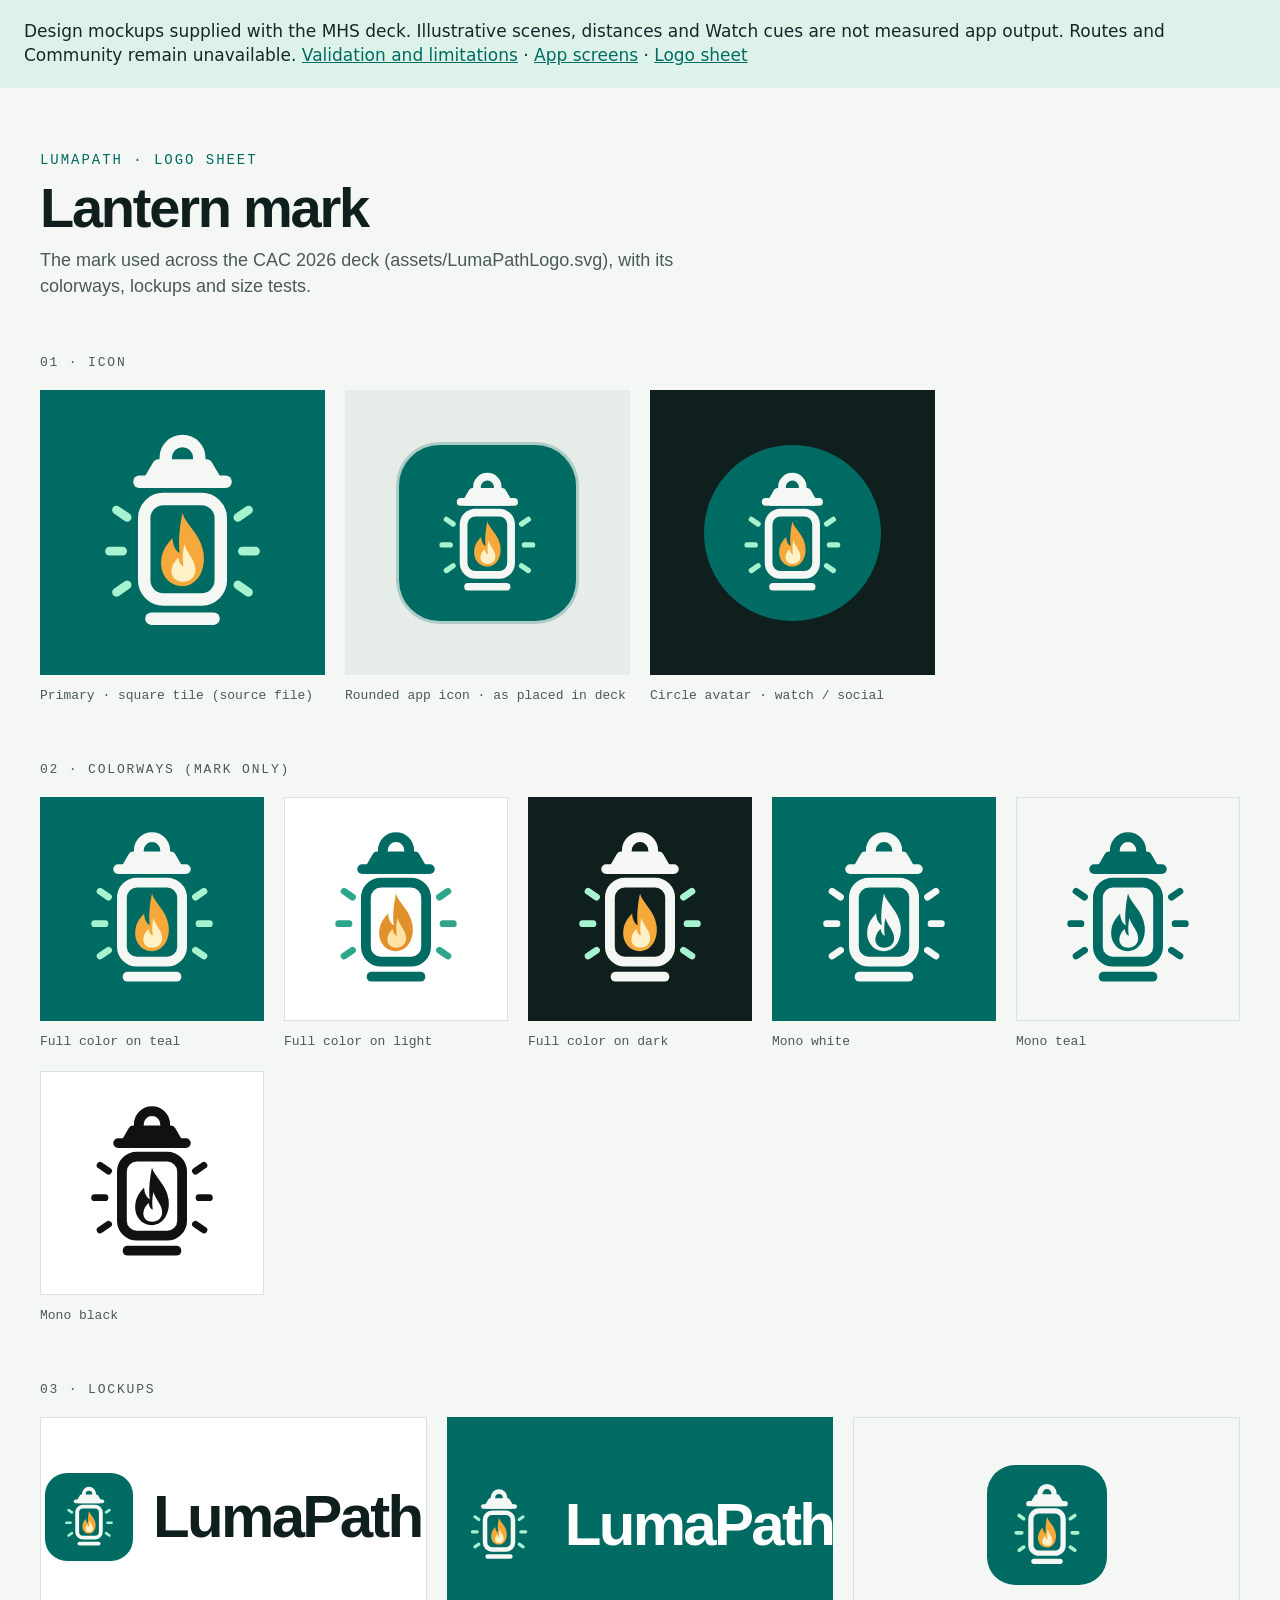
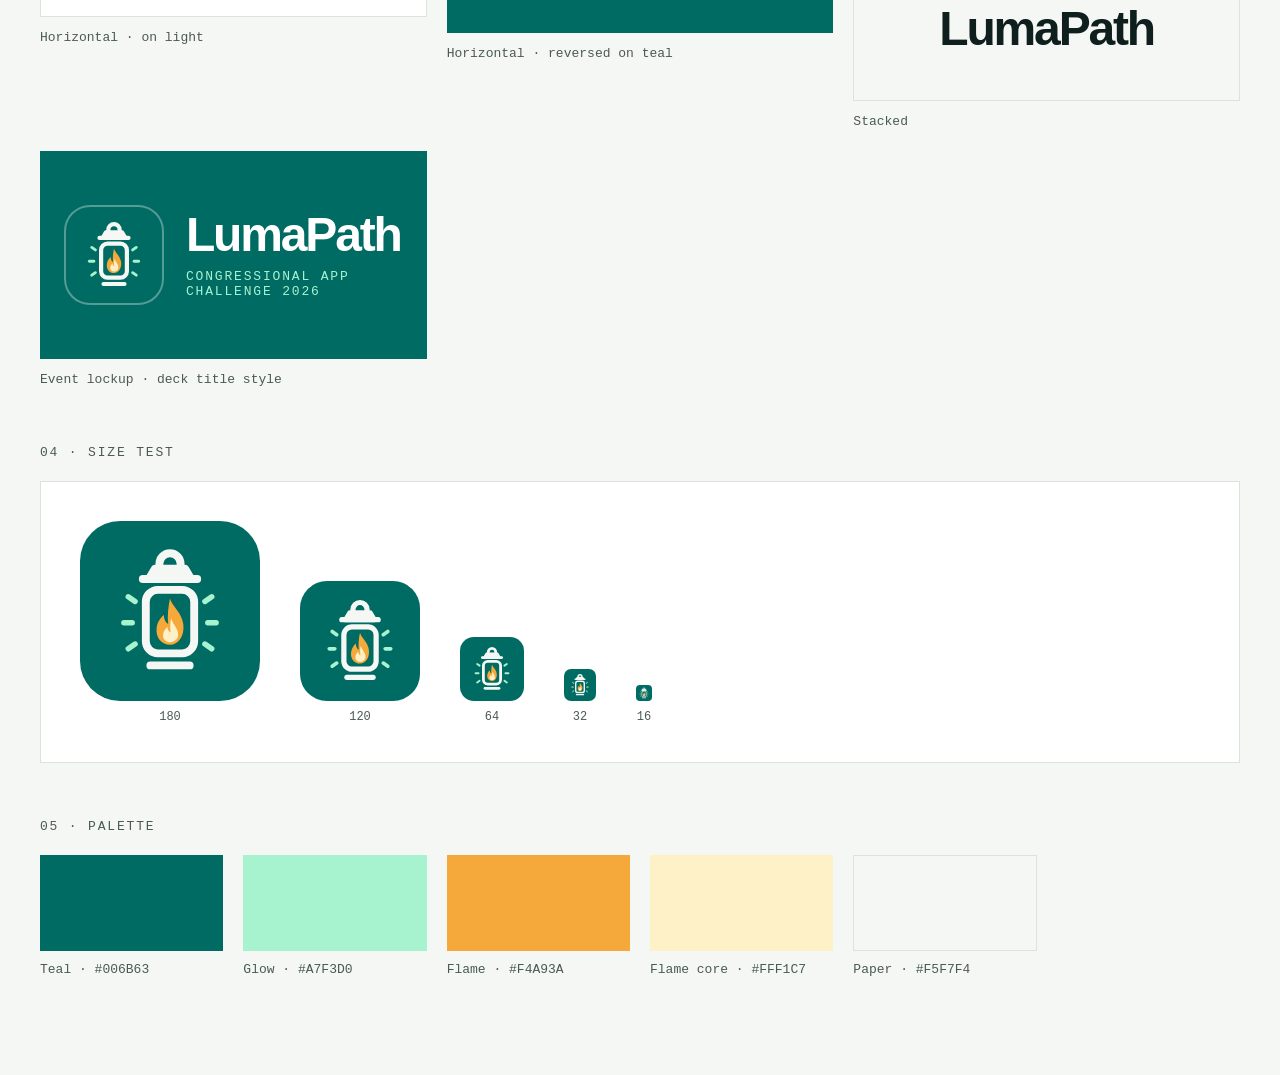
==== docs/demos/logos.html @ 3ffa6997 "Apply MHS design system across native app and public demos" ====
<!DOCTYPE html>
<html lang="en"><head><title>LumaPath — MHS logo reference</title>
<meta charset="utf-8">
<meta name="viewport" content="width=device-width, initial-scale=1">

<style>@media(max-width:600px){body>x-dc>div{padding:32px 16px 64px!important;gap:40px!important}header>div:nth-child(2){font-size:36px!important}figure{zoom:.72}section>div{gap:20px!important}}</style></head>
<body><aside style="padding:20px 24px;background:#DDF3E9;color:#14282B;font:17px/1.4 system-ui">Design mockups supplied with the MHS deck. Illustrative scenes, distances and Watch cues are not measured app output. Routes and Community remain unavailable. <a href="../VALIDATION.md">Validation and limitations</a> · <a href="index.html">App screens</a> · <a href="logos.html">Logo sheet</a></aside>

<x-dc>
<helmet>

<style>/* vietnamese */
@font-face {
  font-family: 'Bricolage Grotesque';
  font-style: normal;
  font-weight: 500;
  font-stretch: 100%;
  font-display: swap;
  src: url("assets/1a9950f5-cf77-4664-874f-4ad78c8fabfa.woff2") format('woff2');
  unicode-range: U+0102-0103, U+0110-0111, U+0128-0129, U+0168-0169, U+01A0-01A1, U+01AF-01B0, U+0300-0301, U+0303-0304, U+0308-0309, U+0323, U+0329, U+1EA0-1EF9, U+20AB;
}
/* latin-ext */
@font-face {
  font-family: 'Bricolage Grotesque';
  font-style: normal;
  font-weight: 500;
  font-stretch: 100%;
  font-display: swap;
  src: url("assets/860dda10-28fe-44fb-a57d-3ad9a2a4c2df.woff2") format('woff2');
  unicode-range: U+0100-02BA, U+02BD-02C5, U+02C7-02CC, U+02CE-02D7, U+02DD-02FF, U+0304, U+0308, U+0329, U+1D00-1DBF, U+1E00-1E9F, U+1EF2-1EFF, U+2020, U+20A0-20AB, U+20AD-20C4, U+2113, U+2C60-2C7F, U+A720-A7FF;
}
/* latin */
@font-face {
  font-family: 'Bricolage Grotesque';
  font-style: normal;
  font-weight: 500;
  font-stretch: 100%;
  font-display: swap;
  src: url("assets/fa8230e9-8a2e-4785-90b0-aa9dc8deb5bb.woff2") format('woff2');
  unicode-range: U+0000-00FF, U+0131, U+0152-0153, U+02BB-02BC, U+02C6, U+02DA, U+02DC, U+0304, U+0308, U+0329, U+2000-206F, U+20AC, U+2122, U+2191, U+2193, U+2212, U+2215, U+FEFF, U+FFFD;
}
/* vietnamese */
@font-face {
  font-family: 'Bricolage Grotesque';
  font-style: normal;
  font-weight: 800;
  font-stretch: 100%;
  font-display: swap;
  src: url("assets/1a9950f5-cf77-4664-874f-4ad78c8fabfa.woff2") format('woff2');
  unicode-range: U+0102-0103, U+0110-0111, U+0128-0129, U+0168-0169, U+01A0-01A1, U+01AF-01B0, U+0300-0301, U+0303-0304, U+0308-0309, U+0323, U+0329, U+1EA0-1EF9, U+20AB;
}
/* latin-ext */
@font-face {
  font-family: 'Bricolage Grotesque';
  font-style: normal;
  font-weight: 800;
  font-stretch: 100%;
  font-display: swap;
  src: url("assets/860dda10-28fe-44fb-a57d-3ad9a2a4c2df.woff2") format('woff2');
  unicode-range: U+0100-02BA, U+02BD-02C5, U+02C7-02CC, U+02CE-02D7, U+02DD-02FF, U+0304, U+0308, U+0329, U+1D00-1DBF, U+1E00-1E9F, U+1EF2-1EFF, U+2020, U+20A0-20AB, U+20AD-20C4, U+2113, U+2C60-2C7F, U+A720-A7FF;
}
/* latin */
@font-face {
  font-family: 'Bricolage Grotesque';
  font-style: normal;
  font-weight: 800;
  font-stretch: 100%;
  font-display: swap;
  src: url("assets/fa8230e9-8a2e-4785-90b0-aa9dc8deb5bb.woff2") format('woff2');
  unicode-range: U+0000-00FF, U+0131, U+0152-0153, U+02BB-02BC, U+02C6, U+02DA, U+02DC, U+0304, U+0308, U+0329, U+2000-206F, U+20AC, U+2122, U+2191, U+2193, U+2212, U+2215, U+FEFF, U+FFFD;
}
/* cyrillic-ext */
@font-face {
  font-family: 'IBM Plex Mono';
  font-style: normal;
  font-weight: 500;
  font-display: swap;
  src: url("assets/4b3db768-76a3-4213-9172-2ed3c67214c6.woff2") format('woff2');
  unicode-range: U+0460-052F, U+1C80-1C8A, U+20B4, U+2DE0-2DFF, U+A640-A69F, U+FE2E-FE2F;
}
/* cyrillic */
@font-face {
  font-family: 'IBM Plex Mono';
  font-style: normal;
  font-weight: 500;
  font-display: swap;
  src: url("assets/262580a1-ae62-4da4-ac5e-c3ad2ca73c05.woff2") format('woff2');
  unicode-range: U+0301, U+0400-045F, U+0490-0491, U+04B0-04B1, U+2116;
}
/* vietnamese */
@font-face {
  font-family: 'IBM Plex Mono';
  font-style: normal;
  font-weight: 500;
  font-display: swap;
  src: url("assets/f3ff0cf7-b613-4e2f-9eb1-810c91945456.woff2") format('woff2');
  unicode-range: U+0102-0103, U+0110-0111, U+0128-0129, U+0168-0169, U+01A0-01A1, U+01AF-01B0, U+0300-0301, U+0303-0304, U+0308-0309, U+0323, U+0329, U+1EA0-1EF9, U+20AB;
}
/* latin-ext */
@font-face {
  font-family: 'IBM Plex Mono';
  font-style: normal;
  font-weight: 500;
  font-display: swap;
  src: url("assets/c318e753-b3df-4d17-a80d-7778e3c58583.woff2") format('woff2');
  unicode-range: U+0100-02BA, U+02BD-02C5, U+02C7-02CC, U+02CE-02D7, U+02DD-02FF, U+0304, U+0308, U+0329, U+1D00-1DBF, U+1E00-1E9F, U+1EF2-1EFF, U+2020, U+20A0-20AB, U+20AD-20C4, U+2113, U+2C60-2C7F, U+A720-A7FF;
}
/* latin */
@font-face {
  font-family: 'IBM Plex Mono';
  font-style: normal;
  font-weight: 500;
  font-display: swap;
  src: url("assets/e9420977-bf1d-40a0-a696-0e115bab0ac8.woff2") format('woff2');
  unicode-range: U+0000-00FF, U+0131, U+0152-0153, U+02BB-02BC, U+02C6, U+02DA, U+02DC, U+0304, U+0308, U+0329, U+2000-206F, U+20AC, U+2122, U+2191, U+2193, U+2212, U+2215, U+FEFF, U+FFFD;
}
</style>
<style>body{margin:0;background:#F5F7F4;color:#0E1F1D;}a{color:#006B63;}a:hover{color:#00524C;}</style>
</helmet>
<div style="max-width:1280px;margin:0 auto;padding:64px 40px 96px;display:flex;flex-direction:column;gap:56px;font-family:'Bricolage Grotesque',sans-serif;">
  <header style="display:flex;flex-direction:column;gap:12px;">
    <div style="font:500 14px/1.2 'IBM Plex Mono',monospace;letter-spacing:0.14em;color:#006B63;">LUMAPATH · LOGO SHEET</div>
    <div style="font:800 56px/1 'Bricolage Grotesque',sans-serif;letter-spacing:-0.04em;">Lantern mark</div>
    <div style="font:500 18px/1.4 'Bricolage Grotesque',sans-serif;color:#4A5A57;max-width:640px;text-wrap:pretty;">The mark used across the CAC 2026 deck (assets/LumaPathLogo.svg), with its colorways, lockups and size tests.</div>
  </header>

  <section style="display:flex;flex-direction:column;gap:20px;">
    <div style="font:500 13px/1.2 'IBM Plex Mono',monospace;letter-spacing:0.14em;color:#4A5A57;">01 · ICON</div>
    <div style="display:grid;grid-template-columns:repeat(auto-fill,minmax(260px,1fr));gap:20px;">
      <figure style="margin:0;display:flex;flex-direction:column;gap:12px;">
        <div style="aspect-ratio:1;background:#006B63;display:flex;align-items:center;justify-content:center;">
          <svg viewBox="0 0 1024 1024" style="width:100%;height:100%;"><g transform="translate(512 512) scale(0.86) translate(-512 -512)"><g fill="none" stroke="#F5F7F4" stroke-width="52" stroke-linecap="round" stroke-linejoin="round"><path d="M442 232 L442 200 A70 70 0 0 1 582 200 L582 232"></path><path d="M372 300 L412 232 L612 232 L652 300 Z" fill="#F5F7F4"></path><path d="M332 300 L692 300"></path><rect x="352" y="372" width="320" height="420" rx="80"></rect><path d="M382 872 L642 872"></path></g><g fill="none" stroke="#A7F3D0" stroke-width="36" stroke-linecap="round"><path d="M281 449 L236 418"></path><path d="M262 590 L207 590"></path><path d="M281 731 L236 762"></path><path d="M743 449 L788 418"></path><path d="M762 590 L817 590"></path><path d="M743 731 L788 762"></path></g><path d="M512 430 C524 480 590 520 600 600 C610 680 566 736 512 736 C458 736 414 690 424 620 C430 580 452 556 470 536 C472 568 484 590 500 598 C494 548 500 486 512 430 Z" fill="#F4A93A"></path><path d="M520 560 C530 600 566 626 566 668 C566 700 542 718 514 718 C486 718 464 700 466 670 C468 646 482 630 494 618 C498 640 506 650 516 654 C512 620 512 590 520 560 Z" fill="#FFF1C7"></path></g></svg>
        </div>
        <figcaption style="font:500 13px/1.4 'IBM Plex Mono',monospace;color:#4A5A57;">Primary · square tile (source file)</figcaption>
      </figure>
      <figure style="margin:0;display:flex;flex-direction:column;gap:12px;">
        <div style="aspect-ratio:1;background:#E6ECE8;display:flex;align-items:center;justify-content:center;">
          <div style="width:62%;aspect-ratio:1;border-radius:23%;overflow:hidden;background:#006B63;box-shadow:0 0 0 3px rgba(0,107,99,0.25);">
            <svg viewBox="0 0 1024 1024" style="width:100%;height:100%;display:block;"><g transform="translate(512 512) scale(0.86) translate(-512 -512)"><g fill="none" stroke="#F5F7F4" stroke-width="52" stroke-linecap="round" stroke-linejoin="round"><path d="M442 232 L442 200 A70 70 0 0 1 582 200 L582 232"></path><path d="M372 300 L412 232 L612 232 L652 300 Z" fill="#F5F7F4"></path><path d="M332 300 L692 300"></path><rect x="352" y="372" width="320" height="420" rx="80"></rect><path d="M382 872 L642 872"></path></g><g fill="none" stroke="#A7F3D0" stroke-width="36" stroke-linecap="round"><path d="M281 449 L236 418"></path><path d="M262 590 L207 590"></path><path d="M281 731 L236 762"></path><path d="M743 449 L788 418"></path><path d="M762 590 L817 590"></path><path d="M743 731 L788 762"></path></g><path d="M512 430 C524 480 590 520 600 600 C610 680 566 736 512 736 C458 736 414 690 424 620 C430 580 452 556 470 536 C472 568 484 590 500 598 C494 548 500 486 512 430 Z" fill="#F4A93A"></path><path d="M520 560 C530 600 566 626 566 668 C566 700 542 718 514 718 C486 718 464 700 466 670 C468 646 482 630 494 618 C498 640 506 650 516 654 C512 620 512 590 520 560 Z" fill="#FFF1C7"></path></g></svg>
          </div>
        </div>
        <figcaption style="font:500 13px/1.4 'IBM Plex Mono',monospace;color:#4A5A57;">Rounded app icon · as placed in deck</figcaption>
      </figure>
      <figure style="margin:0;display:flex;flex-direction:column;gap:12px;">
        <div style="aspect-ratio:1;background:#0E1F1D;display:flex;align-items:center;justify-content:center;">
          <div style="width:62%;aspect-ratio:1;border-radius:50%;overflow:hidden;background:#006B63;">
            <svg viewBox="0 0 1024 1024" style="width:100%;height:100%;display:block;"><g transform="translate(512 512) scale(0.86) translate(-512 -512)"><g fill="none" stroke="#F5F7F4" stroke-width="52" stroke-linecap="round" stroke-linejoin="round"><path d="M442 232 L442 200 A70 70 0 0 1 582 200 L582 232"></path><path d="M372 300 L412 232 L612 232 L652 300 Z" fill="#F5F7F4"></path><path d="M332 300 L692 300"></path><rect x="352" y="372" width="320" height="420" rx="80"></rect><path d="M382 872 L642 872"></path></g><g fill="none" stroke="#A7F3D0" stroke-width="36" stroke-linecap="round"><path d="M281 449 L236 418"></path><path d="M262 590 L207 590"></path><path d="M281 731 L236 762"></path><path d="M743 449 L788 418"></path><path d="M762 590 L817 590"></path><path d="M743 731 L788 762"></path></g><path d="M512 430 C524 480 590 520 600 600 C610 680 566 736 512 736 C458 736 414 690 424 620 C430 580 452 556 470 536 C472 568 484 590 500 598 C494 548 500 486 512 430 Z" fill="#F4A93A"></path><path d="M520 560 C530 600 566 626 566 668 C566 700 542 718 514 718 C486 718 464 700 466 670 C468 646 482 630 494 618 C498 640 506 650 516 654 C512 620 512 590 520 560 Z" fill="#FFF1C7"></path></g></svg>
          </div>
        </div>
        <figcaption style="font:500 13px/1.4 'IBM Plex Mono',monospace;color:#4A5A57;">Circle avatar · watch / social</figcaption>
      </figure>
    </div>
  </section>

  <section style="display:flex;flex-direction:column;gap:20px;">
    <div style="font:500 13px/1.2 'IBM Plex Mono',monospace;letter-spacing:0.14em;color:#4A5A57;">02 · COLORWAYS (MARK ONLY)</div>
    <div style="display:grid;grid-template-columns:repeat(auto-fill,minmax(200px,1fr));gap:20px;">
      <figure style="margin:0;display:flex;flex-direction:column;gap:12px;">
        <div style="aspect-ratio:1;background:#006B63;"><svg viewBox="0 0 1024 1024" style="width:100%;height:100%;display:block;"><g transform="translate(512 512) scale(0.86) translate(-512 -512)"><g fill="none" stroke="#F5F7F4" stroke-width="52" stroke-linecap="round" stroke-linejoin="round"><path d="M442 232 L442 200 A70 70 0 0 1 582 200 L582 232"></path><path d="M372 300 L412 232 L612 232 L652 300 Z" fill="#F5F7F4"></path><path d="M332 300 L692 300"></path><rect x="352" y="372" width="320" height="420" rx="80"></rect><path d="M382 872 L642 872"></path></g><g fill="none" stroke="#A7F3D0" stroke-width="36" stroke-linecap="round"><path d="M281 449 L236 418"></path><path d="M262 590 L207 590"></path><path d="M281 731 L236 762"></path><path d="M743 449 L788 418"></path><path d="M762 590 L817 590"></path><path d="M743 731 L788 762"></path></g><path d="M512 430 C524 480 590 520 600 600 C610 680 566 736 512 736 C458 736 414 690 424 620 C430 580 452 556 470 536 C472 568 484 590 500 598 C494 548 500 486 512 430 Z" fill="#F4A93A"></path><path d="M520 560 C530 600 566 626 566 668 C566 700 542 718 514 718 C486 718 464 700 466 670 C468 646 482 630 494 618 C498 640 506 650 516 654 C512 620 512 590 520 560 Z" fill="#FFF1C7"></path></g></svg></div>
        <figcaption style="font:500 13px/1.4 'IBM Plex Mono',monospace;color:#4A5A57;">Full color on teal</figcaption>
      </figure>
      <figure style="margin:0;display:flex;flex-direction:column;gap:12px;">
        <div style="aspect-ratio:1;background:#FFFFFF;box-shadow:inset 0 0 0 1px #DCE3DF;"><svg viewBox="0 0 1024 1024" style="width:100%;height:100%;display:block;"><g transform="translate(512 512) scale(0.86) translate(-512 -512)"><g fill="none" stroke="#006B63" stroke-width="52" stroke-linecap="round" stroke-linejoin="round"><path d="M442 232 L442 200 A70 70 0 0 1 582 200 L582 232"></path><path d="M372 300 L412 232 L612 232 L652 300 Z" fill="#006B63"></path><path d="M332 300 L692 300"></path><rect x="352" y="372" width="320" height="420" rx="80"></rect><path d="M382 872 L642 872"></path></g><g fill="none" stroke="#2FA58C" stroke-width="36" stroke-linecap="round"><path d="M281 449 L236 418"></path><path d="M262 590 L207 590"></path><path d="M281 731 L236 762"></path><path d="M743 449 L788 418"></path><path d="M762 590 L817 590"></path><path d="M743 731 L788 762"></path></g><path d="M512 430 C524 480 590 520 600 600 C610 680 566 736 512 736 C458 736 414 690 424 620 C430 580 452 556 470 536 C472 568 484 590 500 598 C494 548 500 486 512 430 Z" fill="#E0912B"></path><path d="M520 560 C530 600 566 626 566 668 C566 700 542 718 514 718 C486 718 464 700 466 670 C468 646 482 630 494 618 C498 640 506 650 516 654 C512 620 512 590 520 560 Z" fill="#FFE3A3"></path></g></svg></div>
        <figcaption style="font:500 13px/1.4 'IBM Plex Mono',monospace;color:#4A5A57;">Full color on light</figcaption>
      </figure>
      <figure style="margin:0;display:flex;flex-direction:column;gap:12px;">
        <div style="aspect-ratio:1;background:#0E1F1D;"><svg viewBox="0 0 1024 1024" style="width:100%;height:100%;display:block;"><g transform="translate(512 512) scale(0.86) translate(-512 -512)"><g fill="none" stroke="#F5F7F4" stroke-width="52" stroke-linecap="round" stroke-linejoin="round"><path d="M442 232 L442 200 A70 70 0 0 1 582 200 L582 232"></path><path d="M372 300 L412 232 L612 232 L652 300 Z" fill="#F5F7F4"></path><path d="M332 300 L692 300"></path><rect x="352" y="372" width="320" height="420" rx="80"></rect><path d="M382 872 L642 872"></path></g><g fill="none" stroke="#A7F3D0" stroke-width="36" stroke-linecap="round"><path d="M281 449 L236 418"></path><path d="M262 590 L207 590"></path><path d="M281 731 L236 762"></path><path d="M743 449 L788 418"></path><path d="M762 590 L817 590"></path><path d="M743 731 L788 762"></path></g><path d="M512 430 C524 480 590 520 600 600 C610 680 566 736 512 736 C458 736 414 690 424 620 C430 580 452 556 470 536 C472 568 484 590 500 598 C494 548 500 486 512 430 Z" fill="#F4A93A"></path><path d="M520 560 C530 600 566 626 566 668 C566 700 542 718 514 718 C486 718 464 700 466 670 C468 646 482 630 494 618 C498 640 506 650 516 654 C512 620 512 590 520 560 Z" fill="#FFF1C7"></path></g></svg></div>
        <figcaption style="font:500 13px/1.4 'IBM Plex Mono',monospace;color:#4A5A57;">Full color on dark</figcaption>
      </figure>
      <figure style="margin:0;display:flex;flex-direction:column;gap:12px;">
        <div style="aspect-ratio:1;background:#006B63;"><svg viewBox="0 0 1024 1024" style="width:100%;height:100%;display:block;"><g transform="translate(512 512) scale(0.86) translate(-512 -512)"><g fill="none" stroke="#F5F7F4" stroke-width="52" stroke-linecap="round" stroke-linejoin="round"><path d="M442 232 L442 200 A70 70 0 0 1 582 200 L582 232"></path><path d="M372 300 L412 232 L612 232 L652 300 Z" fill="#F5F7F4"></path><path d="M332 300 L692 300"></path><rect x="352" y="372" width="320" height="420" rx="80"></rect><path d="M382 872 L642 872"></path></g><g fill="none" stroke="#F5F7F4" stroke-width="36" stroke-linecap="round"><path d="M281 449 L236 418"></path><path d="M262 590 L207 590"></path><path d="M281 731 L236 762"></path><path d="M743 449 L788 418"></path><path d="M762 590 L817 590"></path><path d="M743 731 L788 762"></path></g><path d="M512 430 C524 480 590 520 600 600 C610 680 566 736 512 736 C458 736 414 690 424 620 C430 580 452 556 470 536 C472 568 484 590 500 598 C494 548 500 486 512 430 Z" fill="#F5F7F4"></path><path d="M520 560 C530 600 566 626 566 668 C566 700 542 718 514 718 C486 718 464 700 466 670 C468 646 482 630 494 618 C498 640 506 650 516 654 C512 620 512 590 520 560 Z" fill="#006B63"></path></g></svg></div>
        <figcaption style="font:500 13px/1.4 'IBM Plex Mono',monospace;color:#4A5A57;">Mono white</figcaption>
      </figure>
      <figure style="margin:0;display:flex;flex-direction:column;gap:12px;">
        <div style="aspect-ratio:1;background:#F5F7F4;box-shadow:inset 0 0 0 1px #DCE3DF;"><svg viewBox="0 0 1024 1024" style="width:100%;height:100%;display:block;"><g transform="translate(512 512) scale(0.86) translate(-512 -512)"><g fill="none" stroke="#006B63" stroke-width="52" stroke-linecap="round" stroke-linejoin="round"><path d="M442 232 L442 200 A70 70 0 0 1 582 200 L582 232"></path><path d="M372 300 L412 232 L612 232 L652 300 Z" fill="#006B63"></path><path d="M332 300 L692 300"></path><rect x="352" y="372" width="320" height="420" rx="80"></rect><path d="M382 872 L642 872"></path></g><g fill="none" stroke="#006B63" stroke-width="36" stroke-linecap="round"><path d="M281 449 L236 418"></path><path d="M262 590 L207 590"></path><path d="M281 731 L236 762"></path><path d="M743 449 L788 418"></path><path d="M762 590 L817 590"></path><path d="M743 731 L788 762"></path></g><path d="M512 430 C524 480 590 520 600 600 C610 680 566 736 512 736 C458 736 414 690 424 620 C430 580 452 556 470 536 C472 568 484 590 500 598 C494 548 500 486 512 430 Z" fill="#006B63"></path><path d="M520 560 C530 600 566 626 566 668 C566 700 542 718 514 718 C486 718 464 700 466 670 C468 646 482 630 494 618 C498 640 506 650 516 654 C512 620 512 590 520 560 Z" fill="#F5F7F4"></path></g></svg></div>
        <figcaption style="font:500 13px/1.4 'IBM Plex Mono',monospace;color:#4A5A57;">Mono teal</figcaption>
      </figure>
      <figure style="margin:0;display:flex;flex-direction:column;gap:12px;">
        <div style="aspect-ratio:1;background:#FFFFFF;box-shadow:inset 0 0 0 1px #DCE3DF;"><svg viewBox="0 0 1024 1024" style="width:100%;height:100%;display:block;"><g transform="translate(512 512) scale(0.86) translate(-512 -512)"><g fill="none" stroke="#111111" stroke-width="52" stroke-linecap="round" stroke-linejoin="round"><path d="M442 232 L442 200 A70 70 0 0 1 582 200 L582 232"></path><path d="M372 300 L412 232 L612 232 L652 300 Z" fill="#111111"></path><path d="M332 300 L692 300"></path><rect x="352" y="372" width="320" height="420" rx="80"></rect><path d="M382 872 L642 872"></path></g><g fill="none" stroke="#111111" stroke-width="36" stroke-linecap="round"><path d="M281 449 L236 418"></path><path d="M262 590 L207 590"></path><path d="M281 731 L236 762"></path><path d="M743 449 L788 418"></path><path d="M762 590 L817 590"></path><path d="M743 731 L788 762"></path></g><path d="M512 430 C524 480 590 520 600 600 C610 680 566 736 512 736 C458 736 414 690 424 620 C430 580 452 556 470 536 C472 568 484 590 500 598 C494 548 500 486 512 430 Z" fill="#111111"></path><path d="M520 560 C530 600 566 626 566 668 C566 700 542 718 514 718 C486 718 464 700 466 670 C468 646 482 630 494 618 C498 640 506 650 516 654 C512 620 512 590 520 560 Z" fill="#FFFFFF"></path></g></svg></div>
        <figcaption style="font:500 13px/1.4 'IBM Plex Mono',monospace;color:#4A5A57;">Mono black</figcaption>
      </figure>
    </div>
  </section>

  <section style="display:flex;flex-direction:column;gap:20px;">
    <div style="font:500 13px/1.2 'IBM Plex Mono',monospace;letter-spacing:0.14em;color:#4A5A57;">03 · LOCKUPS</div>
    <div style="display:grid;grid-template-columns:repeat(auto-fill,minmax(380px,1fr));gap:20px;">
      <figure style="margin:0;display:flex;flex-direction:column;gap:12px;">
        <div style="background:#FFFFFF;box-shadow:inset 0 0 0 1px #DCE3DF;padding:56px 40px;display:flex;align-items:center;justify-content:center;gap:20px;">
          <div style="width:88px;height:88px;flex:none;border-radius:22px;overflow:hidden;background:#006B63;"><svg viewBox="0 0 1024 1024" style="width:100%;height:100%;display:block;"><g transform="translate(512 512) scale(0.86) translate(-512 -512)"><g fill="none" stroke="#F5F7F4" stroke-width="52" stroke-linecap="round" stroke-linejoin="round"><path d="M442 232 L442 200 A70 70 0 0 1 582 200 L582 232"></path><path d="M372 300 L412 232 L612 232 L652 300 Z" fill="#F5F7F4"></path><path d="M332 300 L692 300"></path><rect x="352" y="372" width="320" height="420" rx="80"></rect><path d="M382 872 L642 872"></path></g><g fill="none" stroke="#A7F3D0" stroke-width="36" stroke-linecap="round"><path d="M281 449 L236 418"></path><path d="M262 590 L207 590"></path><path d="M281 731 L236 762"></path><path d="M743 449 L788 418"></path><path d="M762 590 L817 590"></path><path d="M743 731 L788 762"></path></g><path d="M512 430 C524 480 590 520 600 600 C610 680 566 736 512 736 C458 736 414 690 424 620 C430 580 452 556 470 536 C472 568 484 590 500 598 C494 548 500 486 512 430 Z" fill="#F4A93A"></path><path d="M520 560 C530 600 566 626 566 668 C566 700 542 718 514 718 C486 718 464 700 466 670 C468 646 482 630 494 618 C498 640 506 650 516 654 C512 620 512 590 520 560 Z" fill="#FFF1C7"></path></g></svg></div>
          <div style="font:800 60px/1 'Bricolage Grotesque',sans-serif;letter-spacing:-0.045em;color:#0E1F1D;">LumaPath</div>
        </div>
        <figcaption style="font:500 13px/1.4 'IBM Plex Mono',monospace;color:#4A5A57;">Horizontal · on light</figcaption>
      </figure>
      <figure style="margin:0;display:flex;flex-direction:column;gap:12px;">
        <div style="background:#006B63;padding:56px 40px;display:flex;align-items:center;justify-content:center;gap:14px;">
          <svg viewBox="0 0 1024 1024" style="width:104px;height:104px;flex:none;display:block;"><g transform="translate(512 512) scale(0.86) translate(-512 -512)"><g fill="none" stroke="#F5F7F4" stroke-width="52" stroke-linecap="round" stroke-linejoin="round"><path d="M442 232 L442 200 A70 70 0 0 1 582 200 L582 232"></path><path d="M372 300 L412 232 L612 232 L652 300 Z" fill="#F5F7F4"></path><path d="M332 300 L692 300"></path><rect x="352" y="372" width="320" height="420" rx="80"></rect><path d="M382 872 L642 872"></path></g><g fill="none" stroke="#A7F3D0" stroke-width="36" stroke-linecap="round"><path d="M281 449 L236 418"></path><path d="M262 590 L207 590"></path><path d="M281 731 L236 762"></path><path d="M743 449 L788 418"></path><path d="M762 590 L817 590"></path><path d="M743 731 L788 762"></path></g><path d="M512 430 C524 480 590 520 600 600 C610 680 566 736 512 736 C458 736 414 690 424 620 C430 580 452 556 470 536 C472 568 484 590 500 598 C494 548 500 486 512 430 Z" fill="#F4A93A"></path><path d="M520 560 C530 600 566 626 566 668 C566 700 542 718 514 718 C486 718 464 700 466 670 C468 646 482 630 494 618 C498 640 506 650 516 654 C512 620 512 590 520 560 Z" fill="#FFF1C7"></path></g></svg>
          <div style="font:800 60px/1 'Bricolage Grotesque',sans-serif;letter-spacing:-0.045em;color:#FFFFFF;">LumaPath</div>
        </div>
        <figcaption style="font:500 13px/1.4 'IBM Plex Mono',monospace;color:#4A5A57;">Horizontal · reversed on teal</figcaption>
      </figure>
      <figure style="margin:0;display:flex;flex-direction:column;gap:12px;">
        <div style="background:#F5F7F4;box-shadow:inset 0 0 0 1px #DCE3DF;padding:48px 40px;display:flex;flex-direction:column;align-items:center;gap:20px;">
          <div style="width:120px;height:120px;border-radius:28px;overflow:hidden;background:#006B63;"><svg viewBox="0 0 1024 1024" style="width:100%;height:100%;display:block;"><g transform="translate(512 512) scale(0.86) translate(-512 -512)"><g fill="none" stroke="#F5F7F4" stroke-width="52" stroke-linecap="round" stroke-linejoin="round"><path d="M442 232 L442 200 A70 70 0 0 1 582 200 L582 232"></path><path d="M372 300 L412 232 L612 232 L652 300 Z" fill="#F5F7F4"></path><path d="M332 300 L692 300"></path><rect x="352" y="372" width="320" height="420" rx="80"></rect><path d="M382 872 L642 872"></path></g><g fill="none" stroke="#A7F3D0" stroke-width="36" stroke-linecap="round"><path d="M281 449 L236 418"></path><path d="M262 590 L207 590"></path><path d="M281 731 L236 762"></path><path d="M743 449 L788 418"></path><path d="M762 590 L817 590"></path><path d="M743 731 L788 762"></path></g><path d="M512 430 C524 480 590 520 600 600 C610 680 566 736 512 736 C458 736 414 690 424 620 C430 580 452 556 470 536 C472 568 484 590 500 598 C494 548 500 486 512 430 Z" fill="#F4A93A"></path><path d="M520 560 C530 600 566 626 566 668 C566 700 542 718 514 718 C486 718 464 700 466 670 C468 646 482 630 494 618 C498 640 506 650 516 654 C512 620 512 590 520 560 Z" fill="#FFF1C7"></path></g></svg></div>
          <div style="font:800 48px/1 'Bricolage Grotesque',sans-serif;letter-spacing:-0.045em;color:#0E1F1D;">LumaPath</div>
        </div>
        <figcaption style="font:500 13px/1.4 'IBM Plex Mono',monospace;color:#4A5A57;">Stacked</figcaption>
      </figure>
      <figure style="margin:0;display:flex;flex-direction:column;gap:12px;">
        <div style="background:#006B63;padding:56px 40px;display:flex;align-items:center;justify-content:center;gap:24px;">
          <div style="width:96px;height:96px;flex:none;border-radius:24px;overflow:hidden;box-shadow:0 0 0 2px rgba(245,247,244,0.35);"><svg viewBox="0 0 1024 1024" style="width:100%;height:100%;display:block;"><g transform="translate(512 512) scale(0.86) translate(-512 -512)"><g fill="none" stroke="#F5F7F4" stroke-width="52" stroke-linecap="round" stroke-linejoin="round"><path d="M442 232 L442 200 A70 70 0 0 1 582 200 L582 232"></path><path d="M372 300 L412 232 L612 232 L652 300 Z" fill="#F5F7F4"></path><path d="M332 300 L692 300"></path><rect x="352" y="372" width="320" height="420" rx="80"></rect><path d="M382 872 L642 872"></path></g><g fill="none" stroke="#A7F3D0" stroke-width="36" stroke-linecap="round"><path d="M281 449 L236 418"></path><path d="M262 590 L207 590"></path><path d="M281 731 L236 762"></path><path d="M743 449 L788 418"></path><path d="M762 590 L817 590"></path><path d="M743 731 L788 762"></path></g><path d="M512 430 C524 480 590 520 600 600 C610 680 566 736 512 736 C458 736 414 690 424 620 C430 580 452 556 470 536 C472 568 484 590 500 598 C494 548 500 486 512 430 Z" fill="#F4A93A"></path><path d="M520 560 C530 600 566 626 566 668 C566 700 542 718 514 718 C486 718 464 700 466 670 C468 646 482 630 494 618 C498 640 506 650 516 654 C512 620 512 590 520 560 Z" fill="#FFF1C7"></path></g></svg></div>
          <div style="display:flex;flex-direction:column;gap:10px;">
            <div style="font:800 48px/1 'Bricolage Grotesque',sans-serif;letter-spacing:-0.045em;color:#FFFFFF;">LumaPath</div>
            <div style="font:500 13px/1.2 'IBM Plex Mono',monospace;letter-spacing:0.14em;color:#A7F3D0;">CONGRESSIONAL APP CHALLENGE 2026</div>
          </div>
        </div>
        <figcaption style="font:500 13px/1.4 'IBM Plex Mono',monospace;color:#4A5A57;">Event lockup · deck title style</figcaption>
      </figure>
    </div>
  </section>

  <section style="display:flex;flex-direction:column;gap:20px;">
    <div style="font:500 13px/1.2 'IBM Plex Mono',monospace;letter-spacing:0.14em;color:#4A5A57;">04 · SIZE TEST</div>
    <div style="background:#FFFFFF;box-shadow:inset 0 0 0 1px #DCE3DF;padding:40px;display:flex;flex-wrap:wrap;align-items:flex-end;gap:40px;">
      <div style="display:flex;flex-direction:column;align-items:center;gap:10px;"><div style="width:180px;height:180px;border-radius:40px;overflow:hidden;background:#006B63;"><svg viewBox="0 0 1024 1024" style="width:100%;height:100%;display:block;"><g transform="translate(512 512) scale(0.86) translate(-512 -512)"><g fill="none" stroke="#F5F7F4" stroke-width="52" stroke-linecap="round" stroke-linejoin="round"><path d="M442 232 L442 200 A70 70 0 0 1 582 200 L582 232"></path><path d="M372 300 L412 232 L612 232 L652 300 Z" fill="#F5F7F4"></path><path d="M332 300 L692 300"></path><rect x="352" y="372" width="320" height="420" rx="80"></rect><path d="M382 872 L642 872"></path></g><g fill="none" stroke="#A7F3D0" stroke-width="36" stroke-linecap="round"><path d="M281 449 L236 418"></path><path d="M262 590 L207 590"></path><path d="M281 731 L236 762"></path><path d="M743 449 L788 418"></path><path d="M762 590 L817 590"></path><path d="M743 731 L788 762"></path></g><path d="M512 430 C524 480 590 520 600 600 C610 680 566 736 512 736 C458 736 414 690 424 620 C430 580 452 556 470 536 C472 568 484 590 500 598 C494 548 500 486 512 430 Z" fill="#F4A93A"></path><path d="M520 560 C530 600 566 626 566 668 C566 700 542 718 514 718 C486 718 464 700 466 670 C468 646 482 630 494 618 C498 640 506 650 516 654 C512 620 512 590 520 560 Z" fill="#FFF1C7"></path></g></svg></div><div style="font:500 12px/1 'IBM Plex Mono',monospace;color:#4A5A57;">180</div></div>
      <div style="display:flex;flex-direction:column;align-items:center;gap:10px;"><div style="width:120px;height:120px;border-radius:27px;overflow:hidden;background:#006B63;"><svg viewBox="0 0 1024 1024" style="width:100%;height:100%;display:block;"><g transform="translate(512 512) scale(0.86) translate(-512 -512)"><g fill="none" stroke="#F5F7F4" stroke-width="52" stroke-linecap="round" stroke-linejoin="round"><path d="M442 232 L442 200 A70 70 0 0 1 582 200 L582 232"></path><path d="M372 300 L412 232 L612 232 L652 300 Z" fill="#F5F7F4"></path><path d="M332 300 L692 300"></path><rect x="352" y="372" width="320" height="420" rx="80"></rect><path d="M382 872 L642 872"></path></g><g fill="none" stroke="#A7F3D0" stroke-width="36" stroke-linecap="round"><path d="M281 449 L236 418"></path><path d="M262 590 L207 590"></path><path d="M281 731 L236 762"></path><path d="M743 449 L788 418"></path><path d="M762 590 L817 590"></path><path d="M743 731 L788 762"></path></g><path d="M512 430 C524 480 590 520 600 600 C610 680 566 736 512 736 C458 736 414 690 424 620 C430 580 452 556 470 536 C472 568 484 590 500 598 C494 548 500 486 512 430 Z" fill="#F4A93A"></path><path d="M520 560 C530 600 566 626 566 668 C566 700 542 718 514 718 C486 718 464 700 466 670 C468 646 482 630 494 618 C498 640 506 650 516 654 C512 620 512 590 520 560 Z" fill="#FFF1C7"></path></g></svg></div><div style="font:500 12px/1 'IBM Plex Mono',monospace;color:#4A5A57;">120</div></div>
      <div style="display:flex;flex-direction:column;align-items:center;gap:10px;"><div style="width:64px;height:64px;border-radius:14px;overflow:hidden;background:#006B63;"><svg viewBox="0 0 1024 1024" style="width:100%;height:100%;display:block;"><g transform="translate(512 512) scale(0.86) translate(-512 -512)"><g fill="none" stroke="#F5F7F4" stroke-width="52" stroke-linecap="round" stroke-linejoin="round"><path d="M442 232 L442 200 A70 70 0 0 1 582 200 L582 232"></path><path d="M372 300 L412 232 L612 232 L652 300 Z" fill="#F5F7F4"></path><path d="M332 300 L692 300"></path><rect x="352" y="372" width="320" height="420" rx="80"></rect><path d="M382 872 L642 872"></path></g><g fill="none" stroke="#A7F3D0" stroke-width="36" stroke-linecap="round"><path d="M281 449 L236 418"></path><path d="M262 590 L207 590"></path><path d="M281 731 L236 762"></path><path d="M743 449 L788 418"></path><path d="M762 590 L817 590"></path><path d="M743 731 L788 762"></path></g><path d="M512 430 C524 480 590 520 600 600 C610 680 566 736 512 736 C458 736 414 690 424 620 C430 580 452 556 470 536 C472 568 484 590 500 598 C494 548 500 486 512 430 Z" fill="#F4A93A"></path><path d="M520 560 C530 600 566 626 566 668 C566 700 542 718 514 718 C486 718 464 700 466 670 C468 646 482 630 494 618 C498 640 506 650 516 654 C512 620 512 590 520 560 Z" fill="#FFF1C7"></path></g></svg></div><div style="font:500 12px/1 'IBM Plex Mono',monospace;color:#4A5A57;">64</div></div>
      <div style="display:flex;flex-direction:column;align-items:center;gap:10px;"><div style="width:32px;height:32px;border-radius:7px;overflow:hidden;background:#006B63;"><svg viewBox="0 0 1024 1024" style="width:100%;height:100%;display:block;"><g transform="translate(512 512) scale(0.86) translate(-512 -512)"><g fill="none" stroke="#F5F7F4" stroke-width="52" stroke-linecap="round" stroke-linejoin="round"><path d="M442 232 L442 200 A70 70 0 0 1 582 200 L582 232"></path><path d="M372 300 L412 232 L612 232 L652 300 Z" fill="#F5F7F4"></path><path d="M332 300 L692 300"></path><rect x="352" y="372" width="320" height="420" rx="80"></rect><path d="M382 872 L642 872"></path></g><g fill="none" stroke="#A7F3D0" stroke-width="36" stroke-linecap="round"><path d="M281 449 L236 418"></path><path d="M262 590 L207 590"></path><path d="M281 731 L236 762"></path><path d="M743 449 L788 418"></path><path d="M762 590 L817 590"></path><path d="M743 731 L788 762"></path></g><path d="M512 430 C524 480 590 520 600 600 C610 680 566 736 512 736 C458 736 414 690 424 620 C430 580 452 556 470 536 C472 568 484 590 500 598 C494 548 500 486 512 430 Z" fill="#F4A93A"></path><path d="M520 560 C530 600 566 626 566 668 C566 700 542 718 514 718 C486 718 464 700 466 670 C468 646 482 630 494 618 C498 640 506 650 516 654 C512 620 512 590 520 560 Z" fill="#FFF1C7"></path></g></svg></div><div style="font:500 12px/1 'IBM Plex Mono',monospace;color:#4A5A57;">32</div></div>
      <div style="display:flex;flex-direction:column;align-items:center;gap:10px;"><div style="width:16px;height:16px;border-radius:4px;overflow:hidden;background:#006B63;"><svg viewBox="0 0 1024 1024" style="width:100%;height:100%;display:block;"><g transform="translate(512 512) scale(0.86) translate(-512 -512)"><g fill="none" stroke="#F5F7F4" stroke-width="52" stroke-linecap="round" stroke-linejoin="round"><path d="M442 232 L442 200 A70 70 0 0 1 582 200 L582 232"></path><path d="M372 300 L412 232 L612 232 L652 300 Z" fill="#F5F7F4"></path><path d="M332 300 L692 300"></path><rect x="352" y="372" width="320" height="420" rx="80"></rect><path d="M382 872 L642 872"></path></g><g fill="none" stroke="#A7F3D0" stroke-width="36" stroke-linecap="round"><path d="M281 449 L236 418"></path><path d="M262 590 L207 590"></path><path d="M281 731 L236 762"></path><path d="M743 449 L788 418"></path><path d="M762 590 L817 590"></path><path d="M743 731 L788 762"></path></g><path d="M512 430 C524 480 590 520 600 600 C610 680 566 736 512 736 C458 736 414 690 424 620 C430 580 452 556 470 536 C472 568 484 590 500 598 C494 548 500 486 512 430 Z" fill="#F4A93A"></path><path d="M520 560 C530 600 566 626 566 668 C566 700 542 718 514 718 C486 718 464 700 466 670 C468 646 482 630 494 618 C498 640 506 650 516 654 C512 620 512 590 520 560 Z" fill="#FFF1C7"></path></g></svg></div><div style="font:500 12px/1 'IBM Plex Mono',monospace;color:#4A5A57;">16</div></div>
    </div>
  </section>

  <section style="display:flex;flex-direction:column;gap:20px;">
    <div style="font:500 13px/1.2 'IBM Plex Mono',monospace;letter-spacing:0.14em;color:#4A5A57;">05 · PALETTE</div>
    <div style="display:grid;grid-template-columns:repeat(auto-fill,minmax(180px,1fr));gap:20px;">
      <div style="display:flex;flex-direction:column;gap:10px;"><div style="height:96px;background:#006B63;"></div><div style="font:500 13px/1.4 'IBM Plex Mono',monospace;color:#4A5A57;">Teal · #006B63</div></div>
      <div style="display:flex;flex-direction:column;gap:10px;"><div style="height:96px;background:#A7F3D0;"></div><div style="font:500 13px/1.4 'IBM Plex Mono',monospace;color:#4A5A57;">Glow · #A7F3D0</div></div>
      <div style="display:flex;flex-direction:column;gap:10px;"><div style="height:96px;background:#F4A93A;"></div><div style="font:500 13px/1.4 'IBM Plex Mono',monospace;color:#4A5A57;">Flame · #F4A93A</div></div>
      <div style="display:flex;flex-direction:column;gap:10px;"><div style="height:96px;background:#FFF1C7;"></div><div style="font:500 13px/1.4 'IBM Plex Mono',monospace;color:#4A5A57;">Flame core · #FFF1C7</div></div>
      <div style="display:flex;flex-direction:column;gap:10px;"><div style="height:96px;background:#F5F7F4;box-shadow:inset 0 0 0 1px #DCE3DF;"></div><div style="font:500 13px/1.4 'IBM Plex Mono',monospace;color:#4A5A57;">Paper · #F5F7F4</div></div>
    </div>
  </section>
</div>
</x-dc>


</body></html>
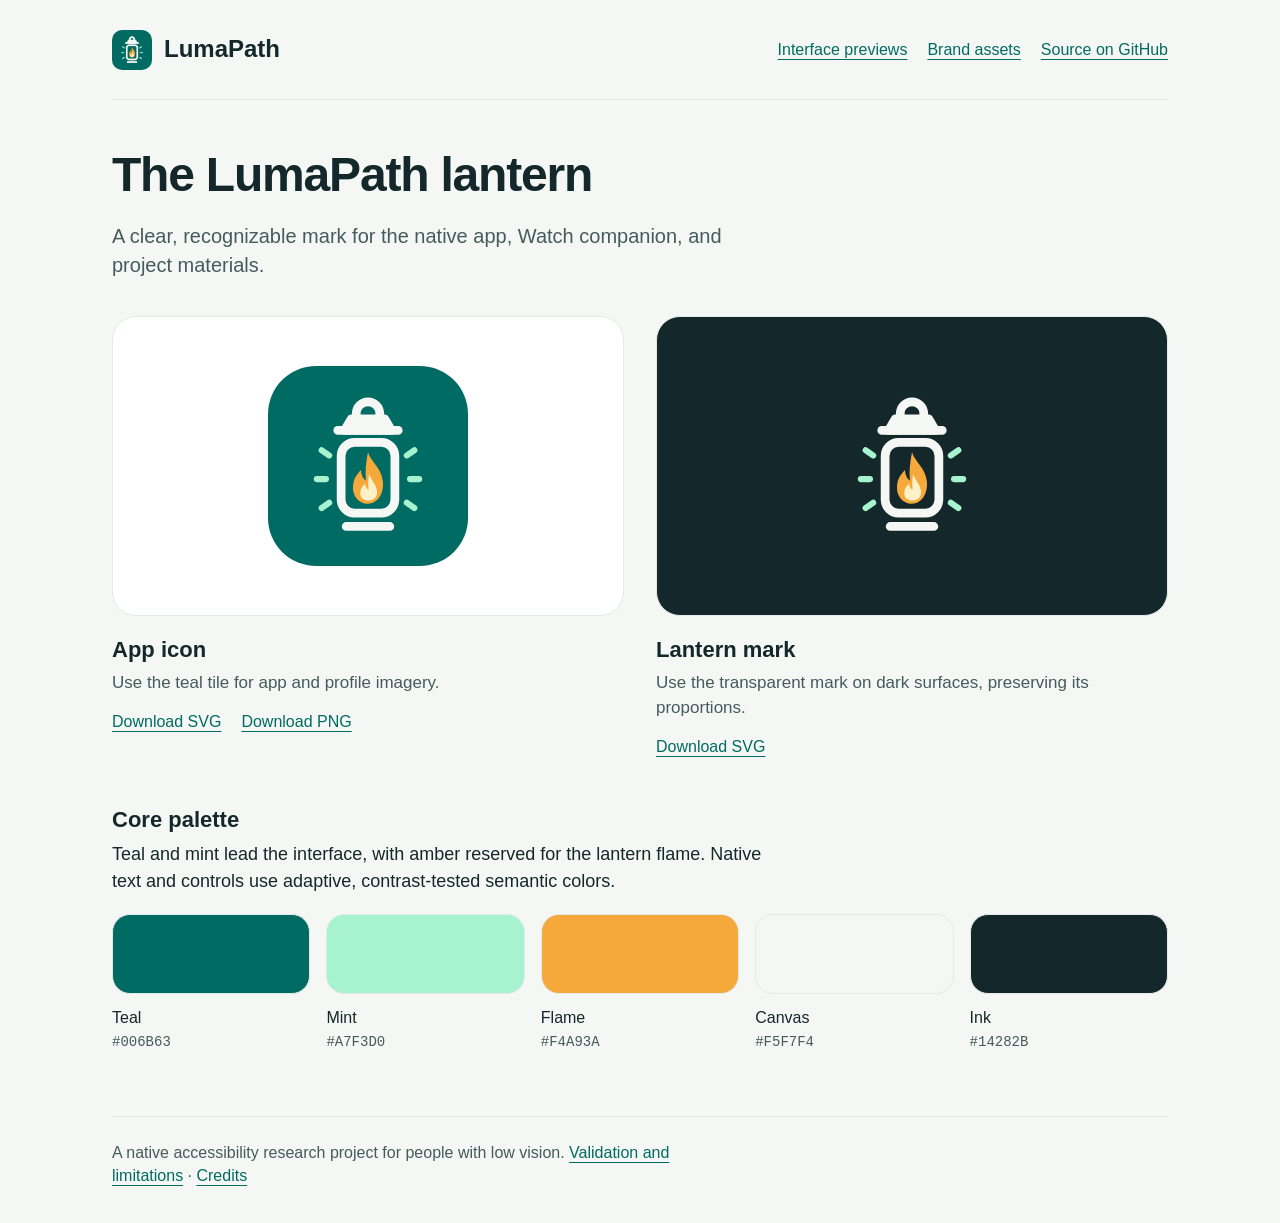
==== commit 17da79b5: "Polish public documentation and interface galleries" ====
--- a/docs/demos/logos.html
+++ b/docs/demos/logos.html
@@ -1,247 +1,37 @@
-<!DOCTYPE html>
-<html lang="en"><head><title>LumaPath — MHS logo reference</title>
+<!doctype html>
+<html lang="en">
+<head>
 <meta charset="utf-8">
 <meta name="viewport" content="width=device-width, initial-scale=1">
-
-<style>@media(max-width:600px){body>x-dc>div{padding:32px 16px 64px!important;gap:40px!important}header>div:nth-child(2){font-size:36px!important}figure{zoom:.72}section>div{gap:20px!important}}</style></head>
-<body><aside style="padding:20px 24px;background:#DDF3E9;color:#14282B;font:17px/1.4 system-ui">Design mockups supplied with the MHS deck. Illustrative scenes, distances and Watch cues are not measured app output. Routes and Community remain unavailable. <a href="../VALIDATION.md">Validation and limitations</a> · <a href="index.html">App screens</a> · <a href="logos.html">Logo sheet</a></aside>
-
-<x-dc>
-<helmet>
-
-<style>/* vietnamese */
-@font-face {
-  font-family: 'Bricolage Grotesque';
-  font-style: normal;
-  font-weight: 500;
-  font-stretch: 100%;
-  font-display: swap;
-  src: url("assets/1a9950f5-cf77-4664-874f-4ad78c8fabfa.woff2") format('woff2');
-  unicode-range: U+0102-0103, U+0110-0111, U+0128-0129, U+0168-0169, U+01A0-01A1, U+01AF-01B0, U+0300-0301, U+0303-0304, U+0308-0309, U+0323, U+0329, U+1EA0-1EF9, U+20AB;
-}
-/* latin-ext */
-@font-face {
-  font-family: 'Bricolage Grotesque';
-  font-style: normal;
-  font-weight: 500;
-  font-stretch: 100%;
-  font-display: swap;
-  src: url("assets/860dda10-28fe-44fb-a57d-3ad9a2a4c2df.woff2") format('woff2');
-  unicode-range: U+0100-02BA, U+02BD-02C5, U+02C7-02CC, U+02CE-02D7, U+02DD-02FF, U+0304, U+0308, U+0329, U+1D00-1DBF, U+1E00-1E9F, U+1EF2-1EFF, U+2020, U+20A0-20AB, U+20AD-20C4, U+2113, U+2C60-2C7F, U+A720-A7FF;
-}
-/* latin */
-@font-face {
-  font-family: 'Bricolage Grotesque';
-  font-style: normal;
-  font-weight: 500;
-  font-stretch: 100%;
-  font-display: swap;
-  src: url("assets/fa8230e9-8a2e-4785-90b0-aa9dc8deb5bb.woff2") format('woff2');
-  unicode-range: U+0000-00FF, U+0131, U+0152-0153, U+02BB-02BC, U+02C6, U+02DA, U+02DC, U+0304, U+0308, U+0329, U+2000-206F, U+20AC, U+2122, U+2191, U+2193, U+2212, U+2215, U+FEFF, U+FFFD;
-}
-/* vietnamese */
-@font-face {
-  font-family: 'Bricolage Grotesque';
-  font-style: normal;
-  font-weight: 800;
-  font-stretch: 100%;
-  font-display: swap;
-  src: url("assets/1a9950f5-cf77-4664-874f-4ad78c8fabfa.woff2") format('woff2');
-  unicode-range: U+0102-0103, U+0110-0111, U+0128-0129, U+0168-0169, U+01A0-01A1, U+01AF-01B0, U+0300-0301, U+0303-0304, U+0308-0309, U+0323, U+0329, U+1EA0-1EF9, U+20AB;
-}
-/* latin-ext */
-@font-face {
-  font-family: 'Bricolage Grotesque';
-  font-style: normal;
-  font-weight: 800;
-  font-stretch: 100%;
-  font-display: swap;
-  src: url("assets/860dda10-28fe-44fb-a57d-3ad9a2a4c2df.woff2") format('woff2');
-  unicode-range: U+0100-02BA, U+02BD-02C5, U+02C7-02CC, U+02CE-02D7, U+02DD-02FF, U+0304, U+0308, U+0329, U+1D00-1DBF, U+1E00-1E9F, U+1EF2-1EFF, U+2020, U+20A0-20AB, U+20AD-20C4, U+2113, U+2C60-2C7F, U+A720-A7FF;
-}
-/* latin */
-@font-face {
-  font-family: 'Bricolage Grotesque';
-  font-style: normal;
-  font-weight: 800;
-  font-stretch: 100%;
-  font-display: swap;
-  src: url("assets/fa8230e9-8a2e-4785-90b0-aa9dc8deb5bb.woff2") format('woff2');
-  unicode-range: U+0000-00FF, U+0131, U+0152-0153, U+02BB-02BC, U+02C6, U+02DA, U+02DC, U+0304, U+0308, U+0329, U+2000-206F, U+20AC, U+2122, U+2191, U+2193, U+2212, U+2215, U+FEFF, U+FFFD;
-}
-/* cyrillic-ext */
-@font-face {
-  font-family: 'IBM Plex Mono';
-  font-style: normal;
-  font-weight: 500;
-  font-display: swap;
-  src: url("assets/4b3db768-76a3-4213-9172-2ed3c67214c6.woff2") format('woff2');
-  unicode-range: U+0460-052F, U+1C80-1C8A, U+20B4, U+2DE0-2DFF, U+A640-A69F, U+FE2E-FE2F;
-}
-/* cyrillic */
-@font-face {
-  font-family: 'IBM Plex Mono';
-  font-style: normal;
-  font-weight: 500;
-  font-display: swap;
-  src: url("assets/262580a1-ae62-4da4-ac5e-c3ad2ca73c05.woff2") format('woff2');
-  unicode-range: U+0301, U+0400-045F, U+0490-0491, U+04B0-04B1, U+2116;
-}
-/* vietnamese */
-@font-face {
-  font-family: 'IBM Plex Mono';
-  font-style: normal;
-  font-weight: 500;
-  font-display: swap;
-  src: url("assets/f3ff0cf7-b613-4e2f-9eb1-810c91945456.woff2") format('woff2');
-  unicode-range: U+0102-0103, U+0110-0111, U+0128-0129, U+0168-0169, U+01A0-01A1, U+01AF-01B0, U+0300-0301, U+0303-0304, U+0308-0309, U+0323, U+0329, U+1EA0-1EF9, U+20AB;
-}
-/* latin-ext */
-@font-face {
-  font-family: 'IBM Plex Mono';
-  font-style: normal;
-  font-weight: 500;
-  font-display: swap;
-  src: url("assets/c318e753-b3df-4d17-a80d-7778e3c58583.woff2") format('woff2');
-  unicode-range: U+0100-02BA, U+02BD-02C5, U+02C7-02CC, U+02CE-02D7, U+02DD-02FF, U+0304, U+0308, U+0329, U+1D00-1DBF, U+1E00-1E9F, U+1EF2-1EFF, U+2020, U+20A0-20AB, U+20AD-20C4, U+2113, U+2C60-2C7F, U+A720-A7FF;
-}
-/* latin */
-@font-face {
-  font-family: 'IBM Plex Mono';
-  font-style: normal;
-  font-weight: 500;
-  font-display: swap;
-  src: url("assets/e9420977-bf1d-40a0-a696-0e115bab0ac8.woff2") format('woff2');
-  unicode-range: U+0000-00FF, U+0131, U+0152-0153, U+02BB-02BC, U+02C6, U+02DA, U+02DC, U+0304, U+0308, U+0329, U+2000-206F, U+20AC, U+2122, U+2191, U+2193, U+2212, U+2215, U+FEFF, U+FFFD;
-}
-</style>
-<style>body{margin:0;background:#F5F7F4;color:#0E1F1D;}a{color:#006B63;}a:hover{color:#00524C;}</style>
-</helmet>
-<div style="max-width:1280px;margin:0 auto;padding:64px 40px 96px;display:flex;flex-direction:column;gap:56px;font-family:'Bricolage Grotesque',sans-serif;">
-  <header style="display:flex;flex-direction:column;gap:12px;">
-    <div style="font:500 14px/1.2 'IBM Plex Mono',monospace;letter-spacing:0.14em;color:#006B63;">LUMAPATH · LOGO SHEET</div>
-    <div style="font:800 56px/1 'Bricolage Grotesque',sans-serif;letter-spacing:-0.04em;">Lantern mark</div>
-    <div style="font:500 18px/1.4 'Bricolage Grotesque',sans-serif;color:#4A5A57;max-width:640px;text-wrap:pretty;">The mark used across the CAC 2026 deck (assets/LumaPathLogo.svg), with its colorways, lockups and size tests.</div>
-  </header>
-
-  <section style="display:flex;flex-direction:column;gap:20px;">
-    <div style="font:500 13px/1.2 'IBM Plex Mono',monospace;letter-spacing:0.14em;color:#4A5A57;">01 · ICON</div>
-    <div style="display:grid;grid-template-columns:repeat(auto-fill,minmax(260px,1fr));gap:20px;">
-      <figure style="margin:0;display:flex;flex-direction:column;gap:12px;">
-        <div style="aspect-ratio:1;background:#006B63;display:flex;align-items:center;justify-content:center;">
-          <svg viewBox="0 0 1024 1024" style="width:100%;height:100%;"><g transform="translate(512 512) scale(0.86) translate(-512 -512)"><g fill="none" stroke="#F5F7F4" stroke-width="52" stroke-linecap="round" stroke-linejoin="round"><path d="M442 232 L442 200 A70 70 0 0 1 582 200 L582 232"></path><path d="M372 300 L412 232 L612 232 L652 300 Z" fill="#F5F7F4"></path><path d="M332 300 L692 300"></path><rect x="352" y="372" width="320" height="420" rx="80"></rect><path d="M382 872 L642 872"></path></g><g fill="none" stroke="#A7F3D0" stroke-width="36" stroke-linecap="round"><path d="M281 449 L236 418"></path><path d="M262 590 L207 590"></path><path d="M281 731 L236 762"></path><path d="M743 449 L788 418"></path><path d="M762 590 L817 590"></path><path d="M743 731 L788 762"></path></g><path d="M512 430 C524 480 590 520 600 600 C610 680 566 736 512 736 C458 736 414 690 424 620 C430 580 452 556 470 536 C472 568 484 590 500 598 C494 548 500 486 512 430 Z" fill="#F4A93A"></path><path d="M520 560 C530 600 566 626 566 668 C566 700 542 718 514 718 C486 718 464 700 466 670 C468 646 482 630 494 618 C498 640 506 650 516 654 C512 620 512 590 520 560 Z" fill="#FFF1C7"></path></g></svg>
-        </div>
-        <figcaption style="font:500 13px/1.4 'IBM Plex Mono',monospace;color:#4A5A57;">Primary · square tile (source file)</figcaption>
-      </figure>
-      <figure style="margin:0;display:flex;flex-direction:column;gap:12px;">
-        <div style="aspect-ratio:1;background:#E6ECE8;display:flex;align-items:center;justify-content:center;">
-          <div style="width:62%;aspect-ratio:1;border-radius:23%;overflow:hidden;background:#006B63;box-shadow:0 0 0 3px rgba(0,107,99,0.25);">
-            <svg viewBox="0 0 1024 1024" style="width:100%;height:100%;display:block;"><g transform="translate(512 512) scale(0.86) translate(-512 -512)"><g fill="none" stroke="#F5F7F4" stroke-width="52" stroke-linecap="round" stroke-linejoin="round"><path d="M442 232 L442 200 A70 70 0 0 1 582 200 L582 232"></path><path d="M372 300 L412 232 L612 232 L652 300 Z" fill="#F5F7F4"></path><path d="M332 300 L692 300"></path><rect x="352" y="372" width="320" height="420" rx="80"></rect><path d="M382 872 L642 872"></path></g><g fill="none" stroke="#A7F3D0" stroke-width="36" stroke-linecap="round"><path d="M281 449 L236 418"></path><path d="M262 590 L207 590"></path><path d="M281 731 L236 762"></path><path d="M743 449 L788 418"></path><path d="M762 590 L817 590"></path><path d="M743 731 L788 762"></path></g><path d="M512 430 C524 480 590 520 600 600 C610 680 566 736 512 736 C458 736 414 690 424 620 C430 580 452 556 470 536 C472 568 484 590 500 598 C494 548 500 486 512 430 Z" fill="#F4A93A"></path><path d="M520 560 C530 600 566 626 566 668 C566 700 542 718 514 718 C486 718 464 700 466 670 C468 646 482 630 494 618 C498 640 506 650 516 654 C512 620 512 590 520 560 Z" fill="#FFF1C7"></path></g></svg>
-          </div>
-        </div>
-        <figcaption style="font:500 13px/1.4 'IBM Plex Mono',monospace;color:#4A5A57;">Rounded app icon · as placed in deck</figcaption>
-      </figure>
-      <figure style="margin:0;display:flex;flex-direction:column;gap:12px;">
-        <div style="aspect-ratio:1;background:#0E1F1D;display:flex;align-items:center;justify-content:center;">
-          <div style="width:62%;aspect-ratio:1;border-radius:50%;overflow:hidden;background:#006B63;">
-            <svg viewBox="0 0 1024 1024" style="width:100%;height:100%;display:block;"><g transform="translate(512 512) scale(0.86) translate(-512 -512)"><g fill="none" stroke="#F5F7F4" stroke-width="52" stroke-linecap="round" stroke-linejoin="round"><path d="M442 232 L442 200 A70 70 0 0 1 582 200 L582 232"></path><path d="M372 300 L412 232 L612 232 L652 300 Z" fill="#F5F7F4"></path><path d="M332 300 L692 300"></path><rect x="352" y="372" width="320" height="420" rx="80"></rect><path d="M382 872 L642 872"></path></g><g fill="none" stroke="#A7F3D0" stroke-width="36" stroke-linecap="round"><path d="M281 449 L236 418"></path><path d="M262 590 L207 590"></path><path d="M281 731 L236 762"></path><path d="M743 449 L788 418"></path><path d="M762 590 L817 590"></path><path d="M743 731 L788 762"></path></g><path d="M512 430 C524 480 590 520 600 600 C610 680 566 736 512 736 C458 736 414 690 424 620 C430 580 452 556 470 536 C472 568 484 590 500 598 C494 548 500 486 512 430 Z" fill="#F4A93A"></path><path d="M520 560 C530 600 566 626 566 668 C566 700 542 718 514 718 C486 718 464 700 466 670 C468 646 482 630 494 618 C498 640 506 650 516 654 C512 620 512 590 520 560 Z" fill="#FFF1C7"></path></g></svg>
-          </div>
-        </div>
-        <figcaption style="font:500 13px/1.4 'IBM Plex Mono',monospace;color:#4A5A57;">Circle avatar · watch / social</figcaption>
-      </figure>
-    </div>
-  </section>
-
-  <section style="display:flex;flex-direction:column;gap:20px;">
-    <div style="font:500 13px/1.2 'IBM Plex Mono',monospace;letter-spacing:0.14em;color:#4A5A57;">02 · COLORWAYS (MARK ONLY)</div>
-    <div style="display:grid;grid-template-columns:repeat(auto-fill,minmax(200px,1fr));gap:20px;">
-      <figure style="margin:0;display:flex;flex-direction:column;gap:12px;">
-        <div style="aspect-ratio:1;background:#006B63;"><svg viewBox="0 0 1024 1024" style="width:100%;height:100%;display:block;"><g transform="translate(512 512) scale(0.86) translate(-512 -512)"><g fill="none" stroke="#F5F7F4" stroke-width="52" stroke-linecap="round" stroke-linejoin="round"><path d="M442 232 L442 200 A70 70 0 0 1 582 200 L582 232"></path><path d="M372 300 L412 232 L612 232 L652 300 Z" fill="#F5F7F4"></path><path d="M332 300 L692 300"></path><rect x="352" y="372" width="320" height="420" rx="80"></rect><path d="M382 872 L642 872"></path></g><g fill="none" stroke="#A7F3D0" stroke-width="36" stroke-linecap="round"><path d="M281 449 L236 418"></path><path d="M262 590 L207 590"></path><path d="M281 731 L236 762"></path><path d="M743 449 L788 418"></path><path d="M762 590 L817 590"></path><path d="M743 731 L788 762"></path></g><path d="M512 430 C524 480 590 520 600 600 C610 680 566 736 512 736 C458 736 414 690 424 620 C430 580 452 556 470 536 C472 568 484 590 500 598 C494 548 500 486 512 430 Z" fill="#F4A93A"></path><path d="M520 560 C530 600 566 626 566 668 C566 700 542 718 514 718 C486 718 464 700 466 670 C468 646 482 630 494 618 C498 640 506 650 516 654 C512 620 512 590 520 560 Z" fill="#FFF1C7"></path></g></svg></div>
-        <figcaption style="font:500 13px/1.4 'IBM Plex Mono',monospace;color:#4A5A57;">Full color on teal</figcaption>
-      </figure>
-      <figure style="margin:0;display:flex;flex-direction:column;gap:12px;">
-        <div style="aspect-ratio:1;background:#FFFFFF;box-shadow:inset 0 0 0 1px #DCE3DF;"><svg viewBox="0 0 1024 1024" style="width:100%;height:100%;display:block;"><g transform="translate(512 512) scale(0.86) translate(-512 -512)"><g fill="none" stroke="#006B63" stroke-width="52" stroke-linecap="round" stroke-linejoin="round"><path d="M442 232 L442 200 A70 70 0 0 1 582 200 L582 232"></path><path d="M372 300 L412 232 L612 232 L652 300 Z" fill="#006B63"></path><path d="M332 300 L692 300"></path><rect x="352" y="372" width="320" height="420" rx="80"></rect><path d="M382 872 L642 872"></path></g><g fill="none" stroke="#2FA58C" stroke-width="36" stroke-linecap="round"><path d="M281 449 L236 418"></path><path d="M262 590 L207 590"></path><path d="M281 731 L236 762"></path><path d="M743 449 L788 418"></path><path d="M762 590 L817 590"></path><path d="M743 731 L788 762"></path></g><path d="M512 430 C524 480 590 520 600 600 C610 680 566 736 512 736 C458 736 414 690 424 620 C430 580 452 556 470 536 C472 568 484 590 500 598 C494 548 500 486 512 430 Z" fill="#E0912B"></path><path d="M520 560 C530 600 566 626 566 668 C566 700 542 718 514 718 C486 718 464 700 466 670 C468 646 482 630 494 618 C498 640 506 650 516 654 C512 620 512 590 520 560 Z" fill="#FFE3A3"></path></g></svg></div>
-        <figcaption style="font:500 13px/1.4 'IBM Plex Mono',monospace;color:#4A5A57;">Full color on light</figcaption>
-      </figure>
-      <figure style="margin:0;display:flex;flex-direction:column;gap:12px;">
-        <div style="aspect-ratio:1;background:#0E1F1D;"><svg viewBox="0 0 1024 1024" style="width:100%;height:100%;display:block;"><g transform="translate(512 512) scale(0.86) translate(-512 -512)"><g fill="none" stroke="#F5F7F4" stroke-width="52" stroke-linecap="round" stroke-linejoin="round"><path d="M442 232 L442 200 A70 70 0 0 1 582 200 L582 232"></path><path d="M372 300 L412 232 L612 232 L652 300 Z" fill="#F5F7F4"></path><path d="M332 300 L692 300"></path><rect x="352" y="372" width="320" height="420" rx="80"></rect><path d="M382 872 L642 872"></path></g><g fill="none" stroke="#A7F3D0" stroke-width="36" stroke-linecap="round"><path d="M281 449 L236 418"></path><path d="M262 590 L207 590"></path><path d="M281 731 L236 762"></path><path d="M743 449 L788 418"></path><path d="M762 590 L817 590"></path><path d="M743 731 L788 762"></path></g><path d="M512 430 C524 480 590 520 600 600 C610 680 566 736 512 736 C458 736 414 690 424 620 C430 580 452 556 470 536 C472 568 484 590 500 598 C494 548 500 486 512 430 Z" fill="#F4A93A"></path><path d="M520 560 C530 600 566 626 566 668 C566 700 542 718 514 718 C486 718 464 700 466 670 C468 646 482 630 494 618 C498 640 506 650 516 654 C512 620 512 590 520 560 Z" fill="#FFF1C7"></path></g></svg></div>
-        <figcaption style="font:500 13px/1.4 'IBM Plex Mono',monospace;color:#4A5A57;">Full color on dark</figcaption>
-      </figure>
-      <figure style="margin:0;display:flex;flex-direction:column;gap:12px;">
-        <div style="aspect-ratio:1;background:#006B63;"><svg viewBox="0 0 1024 1024" style="width:100%;height:100%;display:block;"><g transform="translate(512 512) scale(0.86) translate(-512 -512)"><g fill="none" stroke="#F5F7F4" stroke-width="52" stroke-linecap="round" stroke-linejoin="round"><path d="M442 232 L442 200 A70 70 0 0 1 582 200 L582 232"></path><path d="M372 300 L412 232 L612 232 L652 300 Z" fill="#F5F7F4"></path><path d="M332 300 L692 300"></path><rect x="352" y="372" width="320" height="420" rx="80"></rect><path d="M382 872 L642 872"></path></g><g fill="none" stroke="#F5F7F4" stroke-width="36" stroke-linecap="round"><path d="M281 449 L236 418"></path><path d="M262 590 L207 590"></path><path d="M281 731 L236 762"></path><path d="M743 449 L788 418"></path><path d="M762 590 L817 590"></path><path d="M743 731 L788 762"></path></g><path d="M512 430 C524 480 590 520 600 600 C610 680 566 736 512 736 C458 736 414 690 424 620 C430 580 452 556 470 536 C472 568 484 590 500 598 C494 548 500 486 512 430 Z" fill="#F5F7F4"></path><path d="M520 560 C530 600 566 626 566 668 C566 700 542 718 514 718 C486 718 464 700 466 670 C468 646 482 630 494 618 C498 640 506 650 516 654 C512 620 512 590 520 560 Z" fill="#006B63"></path></g></svg></div>
-        <figcaption style="font:500 13px/1.4 'IBM Plex Mono',monospace;color:#4A5A57;">Mono white</figcaption>
-      </figure>
-      <figure style="margin:0;display:flex;flex-direction:column;gap:12px;">
-        <div style="aspect-ratio:1;background:#F5F7F4;box-shadow:inset 0 0 0 1px #DCE3DF;"><svg viewBox="0 0 1024 1024" style="width:100%;height:100%;display:block;"><g transform="translate(512 512) scale(0.86) translate(-512 -512)"><g fill="none" stroke="#006B63" stroke-width="52" stroke-linecap="round" stroke-linejoin="round"><path d="M442 232 L442 200 A70 70 0 0 1 582 200 L582 232"></path><path d="M372 300 L412 232 L612 232 L652 300 Z" fill="#006B63"></path><path d="M332 300 L692 300"></path><rect x="352" y="372" width="320" height="420" rx="80"></rect><path d="M382 872 L642 872"></path></g><g fill="none" stroke="#006B63" stroke-width="36" stroke-linecap="round"><path d="M281 449 L236 418"></path><path d="M262 590 L207 590"></path><path d="M281 731 L236 762"></path><path d="M743 449 L788 418"></path><path d="M762 590 L817 590"></path><path d="M743 731 L788 762"></path></g><path d="M512 430 C524 480 590 520 600 600 C610 680 566 736 512 736 C458 736 414 690 424 620 C430 580 452 556 470 536 C472 568 484 590 500 598 C494 548 500 486 512 430 Z" fill="#006B63"></path><path d="M520 560 C530 600 566 626 566 668 C566 700 542 718 514 718 C486 718 464 700 466 670 C468 646 482 630 494 618 C498 640 506 650 516 654 C512 620 512 590 520 560 Z" fill="#F5F7F4"></path></g></svg></div>
-        <figcaption style="font:500 13px/1.4 'IBM Plex Mono',monospace;color:#4A5A57;">Mono teal</figcaption>
-      </figure>
-      <figure style="margin:0;display:flex;flex-direction:column;gap:12px;">
-        <div style="aspect-ratio:1;background:#FFFFFF;box-shadow:inset 0 0 0 1px #DCE3DF;"><svg viewBox="0 0 1024 1024" style="width:100%;height:100%;display:block;"><g transform="translate(512 512) scale(0.86) translate(-512 -512)"><g fill="none" stroke="#111111" stroke-width="52" stroke-linecap="round" stroke-linejoin="round"><path d="M442 232 L442 200 A70 70 0 0 1 582 200 L582 232"></path><path d="M372 300 L412 232 L612 232 L652 300 Z" fill="#111111"></path><path d="M332 300 L692 300"></path><rect x="352" y="372" width="320" height="420" rx="80"></rect><path d="M382 872 L642 872"></path></g><g fill="none" stroke="#111111" stroke-width="36" stroke-linecap="round"><path d="M281 449 L236 418"></path><path d="M262 590 L207 590"></path><path d="M281 731 L236 762"></path><path d="M743 449 L788 418"></path><path d="M762 590 L817 590"></path><path d="M743 731 L788 762"></path></g><path d="M512 430 C524 480 590 520 600 600 C610 680 566 736 512 736 C458 736 414 690 424 620 C430 580 452 556 470 536 C472 568 484 590 500 598 C494 548 500 486 512 430 Z" fill="#111111"></path><path d="M520 560 C530 600 566 626 566 668 C566 700 542 718 514 718 C486 718 464 700 466 670 C468 646 482 630 494 618 C498 640 506 650 516 654 C512 620 512 590 520 560 Z" fill="#FFFFFF"></path></g></svg></div>
-        <figcaption style="font:500 13px/1.4 'IBM Plex Mono',monospace;color:#4A5A57;">Mono black</figcaption>
-      </figure>
-    </div>
-  </section>
-
-  <section style="display:flex;flex-direction:column;gap:20px;">
-    <div style="font:500 13px/1.2 'IBM Plex Mono',monospace;letter-spacing:0.14em;color:#4A5A57;">03 · LOCKUPS</div>
-    <div style="display:grid;grid-template-columns:repeat(auto-fill,minmax(380px,1fr));gap:20px;">
-      <figure style="margin:0;display:flex;flex-direction:column;gap:12px;">
-        <div style="background:#FFFFFF;box-shadow:inset 0 0 0 1px #DCE3DF;padding:56px 40px;display:flex;align-items:center;justify-content:center;gap:20px;">
-          <div style="width:88px;height:88px;flex:none;border-radius:22px;overflow:hidden;background:#006B63;"><svg viewBox="0 0 1024 1024" style="width:100%;height:100%;display:block;"><g transform="translate(512 512) scale(0.86) translate(-512 -512)"><g fill="none" stroke="#F5F7F4" stroke-width="52" stroke-linecap="round" stroke-linejoin="round"><path d="M442 232 L442 200 A70 70 0 0 1 582 200 L582 232"></path><path d="M372 300 L412 232 L612 232 L652 300 Z" fill="#F5F7F4"></path><path d="M332 300 L692 300"></path><rect x="352" y="372" width="320" height="420" rx="80"></rect><path d="M382 872 L642 872"></path></g><g fill="none" stroke="#A7F3D0" stroke-width="36" stroke-linecap="round"><path d="M281 449 L236 418"></path><path d="M262 590 L207 590"></path><path d="M281 731 L236 762"></path><path d="M743 449 L788 418"></path><path d="M762 590 L817 590"></path><path d="M743 731 L788 762"></path></g><path d="M512 430 C524 480 590 520 600 600 C610 680 566 736 512 736 C458 736 414 690 424 620 C430 580 452 556 470 536 C472 568 484 590 500 598 C494 548 500 486 512 430 Z" fill="#F4A93A"></path><path d="M520 560 C530 600 566 626 566 668 C566 700 542 718 514 718 C486 718 464 700 466 670 C468 646 482 630 494 618 C498 640 506 650 516 654 C512 620 512 590 520 560 Z" fill="#FFF1C7"></path></g></svg></div>
-          <div style="font:800 60px/1 'Bricolage Grotesque',sans-serif;letter-spacing:-0.045em;color:#0E1F1D;">LumaPath</div>
-        </div>
-        <figcaption style="font:500 13px/1.4 'IBM Plex Mono',monospace;color:#4A5A57;">Horizontal · on light</figcaption>
-      </figure>
-      <figure style="margin:0;display:flex;flex-direction:column;gap:12px;">
-        <div style="background:#006B63;padding:56px 40px;display:flex;align-items:center;justify-content:center;gap:14px;">
-          <svg viewBox="0 0 1024 1024" style="width:104px;height:104px;flex:none;display:block;"><g transform="translate(512 512) scale(0.86) translate(-512 -512)"><g fill="none" stroke="#F5F7F4" stroke-width="52" stroke-linecap="round" stroke-linejoin="round"><path d="M442 232 L442 200 A70 70 0 0 1 582 200 L582 232"></path><path d="M372 300 L412 232 L612 232 L652 300 Z" fill="#F5F7F4"></path><path d="M332 300 L692 300"></path><rect x="352" y="372" width="320" height="420" rx="80"></rect><path d="M382 872 L642 872"></path></g><g fill="none" stroke="#A7F3D0" stroke-width="36" stroke-linecap="round"><path d="M281 449 L236 418"></path><path d="M262 590 L207 590"></path><path d="M281 731 L236 762"></path><path d="M743 449 L788 418"></path><path d="M762 590 L817 590"></path><path d="M743 731 L788 762"></path></g><path d="M512 430 C524 480 590 520 600 600 C610 680 566 736 512 736 C458 736 414 690 424 620 C430 580 452 556 470 536 C472 568 484 590 500 598 C494 548 500 486 512 430 Z" fill="#F4A93A"></path><path d="M520 560 C530 600 566 626 566 668 C566 700 542 718 514 718 C486 718 464 700 466 670 C468 646 482 630 494 618 C498 640 506 650 516 654 C512 620 512 590 520 560 Z" fill="#FFF1C7"></path></g></svg>
-          <div style="font:800 60px/1 'Bricolage Grotesque',sans-serif;letter-spacing:-0.045em;color:#FFFFFF;">LumaPath</div>
-        </div>
-        <figcaption style="font:500 13px/1.4 'IBM Plex Mono',monospace;color:#4A5A57;">Horizontal · reversed on teal</figcaption>
-      </figure>
-      <figure style="margin:0;display:flex;flex-direction:column;gap:12px;">
-        <div style="background:#F5F7F4;box-shadow:inset 0 0 0 1px #DCE3DF;padding:48px 40px;display:flex;flex-direction:column;align-items:center;gap:20px;">
-          <div style="width:120px;height:120px;border-radius:28px;overflow:hidden;background:#006B63;"><svg viewBox="0 0 1024 1024" style="width:100%;height:100%;display:block;"><g transform="translate(512 512) scale(0.86) translate(-512 -512)"><g fill="none" stroke="#F5F7F4" stroke-width="52" stroke-linecap="round" stroke-linejoin="round"><path d="M442 232 L442 200 A70 70 0 0 1 582 200 L582 232"></path><path d="M372 300 L412 232 L612 232 L652 300 Z" fill="#F5F7F4"></path><path d="M332 300 L692 300"></path><rect x="352" y="372" width="320" height="420" rx="80"></rect><path d="M382 872 L642 872"></path></g><g fill="none" stroke="#A7F3D0" stroke-width="36" stroke-linecap="round"><path d="M281 449 L236 418"></path><path d="M262 590 L207 590"></path><path d="M281 731 L236 762"></path><path d="M743 449 L788 418"></path><path d="M762 590 L817 590"></path><path d="M743 731 L788 762"></path></g><path d="M512 430 C524 480 590 520 600 600 C610 680 566 736 512 736 C458 736 414 690 424 620 C430 580 452 556 470 536 C472 568 484 590 500 598 C494 548 500 486 512 430 Z" fill="#F4A93A"></path><path d="M520 560 C530 600 566 626 566 668 C566 700 542 718 514 718 C486 718 464 700 466 670 C468 646 482 630 494 618 C498 640 506 650 516 654 C512 620 512 590 520 560 Z" fill="#FFF1C7"></path></g></svg></div>
-          <div style="font:800 48px/1 'Bricolage Grotesque',sans-serif;letter-spacing:-0.045em;color:#0E1F1D;">LumaPath</div>
-        </div>
-        <figcaption style="font:500 13px/1.4 'IBM Plex Mono',monospace;color:#4A5A57;">Stacked</figcaption>
-      </figure>
-      <figure style="margin:0;display:flex;flex-direction:column;gap:12px;">
-        <div style="background:#006B63;padding:56px 40px;display:flex;align-items:center;justify-content:center;gap:24px;">
-          <div style="width:96px;height:96px;flex:none;border-radius:24px;overflow:hidden;box-shadow:0 0 0 2px rgba(245,247,244,0.35);"><svg viewBox="0 0 1024 1024" style="width:100%;height:100%;display:block;"><g transform="translate(512 512) scale(0.86) translate(-512 -512)"><g fill="none" stroke="#F5F7F4" stroke-width="52" stroke-linecap="round" stroke-linejoin="round"><path d="M442 232 L442 200 A70 70 0 0 1 582 200 L582 232"></path><path d="M372 300 L412 232 L612 232 L652 300 Z" fill="#F5F7F4"></path><path d="M332 300 L692 300"></path><rect x="352" y="372" width="320" height="420" rx="80"></rect><path d="M382 872 L642 872"></path></g><g fill="none" stroke="#A7F3D0" stroke-width="36" stroke-linecap="round"><path d="M281 449 L236 418"></path><path d="M262 590 L207 590"></path><path d="M281 731 L236 762"></path><path d="M743 449 L788 418"></path><path d="M762 590 L817 590"></path><path d="M743 731 L788 762"></path></g><path d="M512 430 C524 480 590 520 600 600 C610 680 566 736 512 736 C458 736 414 690 424 620 C430 580 452 556 470 536 C472 568 484 590 500 598 C494 548 500 486 512 430 Z" fill="#F4A93A"></path><path d="M520 560 C530 600 566 626 566 668 C566 700 542 718 514 718 C486 718 464 700 466 670 C468 646 482 630 494 618 C498 640 506 650 516 654 C512 620 512 590 520 560 Z" fill="#FFF1C7"></path></g></svg></div>
-          <div style="display:flex;flex-direction:column;gap:10px;">
-            <div style="font:800 48px/1 'Bricolage Grotesque',sans-serif;letter-spacing:-0.045em;color:#FFFFFF;">LumaPath</div>
-            <div style="font:500 13px/1.2 'IBM Plex Mono',monospace;letter-spacing:0.14em;color:#A7F3D0;">CONGRESSIONAL APP CHALLENGE 2026</div>
-          </div>
-        </div>
-        <figcaption style="font:500 13px/1.4 'IBM Plex Mono',monospace;color:#4A5A57;">Event lockup · deck title style</figcaption>
-      </figure>
-    </div>
-  </section>
-
-  <section style="display:flex;flex-direction:column;gap:20px;">
-    <div style="font:500 13px/1.2 'IBM Plex Mono',monospace;letter-spacing:0.14em;color:#4A5A57;">04 · SIZE TEST</div>
-    <div style="background:#FFFFFF;box-shadow:inset 0 0 0 1px #DCE3DF;padding:40px;display:flex;flex-wrap:wrap;align-items:flex-end;gap:40px;">
-      <div style="display:flex;flex-direction:column;align-items:center;gap:10px;"><div style="width:180px;height:180px;border-radius:40px;overflow:hidden;background:#006B63;"><svg viewBox="0 0 1024 1024" style="width:100%;height:100%;display:block;"><g transform="translate(512 512) scale(0.86) translate(-512 -512)"><g fill="none" stroke="#F5F7F4" stroke-width="52" stroke-linecap="round" stroke-linejoin="round"><path d="M442 232 L442 200 A70 70 0 0 1 582 200 L582 232"></path><path d="M372 300 L412 232 L612 232 L652 300 Z" fill="#F5F7F4"></path><path d="M332 300 L692 300"></path><rect x="352" y="372" width="320" height="420" rx="80"></rect><path d="M382 872 L642 872"></path></g><g fill="none" stroke="#A7F3D0" stroke-width="36" stroke-linecap="round"><path d="M281 449 L236 418"></path><path d="M262 590 L207 590"></path><path d="M281 731 L236 762"></path><path d="M743 449 L788 418"></path><path d="M762 590 L817 590"></path><path d="M743 731 L788 762"></path></g><path d="M512 430 C524 480 590 520 600 600 C610 680 566 736 512 736 C458 736 414 690 424 620 C430 580 452 556 470 536 C472 568 484 590 500 598 C494 548 500 486 512 430 Z" fill="#F4A93A"></path><path d="M520 560 C530 600 566 626 566 668 C566 700 542 718 514 718 C486 718 464 700 466 670 C468 646 482 630 494 618 C498 640 506 650 516 654 C512 620 512 590 520 560 Z" fill="#FFF1C7"></path></g></svg></div><div style="font:500 12px/1 'IBM Plex Mono',monospace;color:#4A5A57;">180</div></div>
-      <div style="display:flex;flex-direction:column;align-items:center;gap:10px;"><div style="width:120px;height:120px;border-radius:27px;overflow:hidden;background:#006B63;"><svg viewBox="0 0 1024 1024" style="width:100%;height:100%;display:block;"><g transform="translate(512 512) scale(0.86) translate(-512 -512)"><g fill="none" stroke="#F5F7F4" stroke-width="52" stroke-linecap="round" stroke-linejoin="round"><path d="M442 232 L442 200 A70 70 0 0 1 582 200 L582 232"></path><path d="M372 300 L412 232 L612 232 L652 300 Z" fill="#F5F7F4"></path><path d="M332 300 L692 300"></path><rect x="352" y="372" width="320" height="420" rx="80"></rect><path d="M382 872 L642 872"></path></g><g fill="none" stroke="#A7F3D0" stroke-width="36" stroke-linecap="round"><path d="M281 449 L236 418"></path><path d="M262 590 L207 590"></path><path d="M281 731 L236 762"></path><path d="M743 449 L788 418"></path><path d="M762 590 L817 590"></path><path d="M743 731 L788 762"></path></g><path d="M512 430 C524 480 590 520 600 600 C610 680 566 736 512 736 C458 736 414 690 424 620 C430 580 452 556 470 536 C472 568 484 590 500 598 C494 548 500 486 512 430 Z" fill="#F4A93A"></path><path d="M520 560 C530 600 566 626 566 668 C566 700 542 718 514 718 C486 718 464 700 466 670 C468 646 482 630 494 618 C498 640 506 650 516 654 C512 620 512 590 520 560 Z" fill="#FFF1C7"></path></g></svg></div><div style="font:500 12px/1 'IBM Plex Mono',monospace;color:#4A5A57;">120</div></div>
-      <div style="display:flex;flex-direction:column;align-items:center;gap:10px;"><div style="width:64px;height:64px;border-radius:14px;overflow:hidden;background:#006B63;"><svg viewBox="0 0 1024 1024" style="width:100%;height:100%;display:block;"><g transform="translate(512 512) scale(0.86) translate(-512 -512)"><g fill="none" stroke="#F5F7F4" stroke-width="52" stroke-linecap="round" stroke-linejoin="round"><path d="M442 232 L442 200 A70 70 0 0 1 582 200 L582 232"></path><path d="M372 300 L412 232 L612 232 L652 300 Z" fill="#F5F7F4"></path><path d="M332 300 L692 300"></path><rect x="352" y="372" width="320" height="420" rx="80"></rect><path d="M382 872 L642 872"></path></g><g fill="none" stroke="#A7F3D0" stroke-width="36" stroke-linecap="round"><path d="M281 449 L236 418"></path><path d="M262 590 L207 590"></path><path d="M281 731 L236 762"></path><path d="M743 449 L788 418"></path><path d="M762 590 L817 590"></path><path d="M743 731 L788 762"></path></g><path d="M512 430 C524 480 590 520 600 600 C610 680 566 736 512 736 C458 736 414 690 424 620 C430 580 452 556 470 536 C472 568 484 590 500 598 C494 548 500 486 512 430 Z" fill="#F4A93A"></path><path d="M520 560 C530 600 566 626 566 668 C566 700 542 718 514 718 C486 718 464 700 466 670 C468 646 482 630 494 618 C498 640 506 650 516 654 C512 620 512 590 520 560 Z" fill="#FFF1C7"></path></g></svg></div><div style="font:500 12px/1 'IBM Plex Mono',monospace;color:#4A5A57;">64</div></div>
-      <div style="display:flex;flex-direction:column;align-items:center;gap:10px;"><div style="width:32px;height:32px;border-radius:7px;overflow:hidden;background:#006B63;"><svg viewBox="0 0 1024 1024" style="width:100%;height:100%;display:block;"><g transform="translate(512 512) scale(0.86) translate(-512 -512)"><g fill="none" stroke="#F5F7F4" stroke-width="52" stroke-linecap="round" stroke-linejoin="round"><path d="M442 232 L442 200 A70 70 0 0 1 582 200 L582 232"></path><path d="M372 300 L412 232 L612 232 L652 300 Z" fill="#F5F7F4"></path><path d="M332 300 L692 300"></path><rect x="352" y="372" width="320" height="420" rx="80"></rect><path d="M382 872 L642 872"></path></g><g fill="none" stroke="#A7F3D0" stroke-width="36" stroke-linecap="round"><path d="M281 449 L236 418"></path><path d="M262 590 L207 590"></path><path d="M281 731 L236 762"></path><path d="M743 449 L788 418"></path><path d="M762 590 L817 590"></path><path d="M743 731 L788 762"></path></g><path d="M512 430 C524 480 590 520 600 600 C610 680 566 736 512 736 C458 736 414 690 424 620 C430 580 452 556 470 536 C472 568 484 590 500 598 C494 548 500 486 512 430 Z" fill="#F4A93A"></path><path d="M520 560 C530 600 566 626 566 668 C566 700 542 718 514 718 C486 718 464 700 466 670 C468 646 482 630 494 618 C498 640 506 650 516 654 C512 620 512 590 520 560 Z" fill="#FFF1C7"></path></g></svg></div><div style="font:500 12px/1 'IBM Plex Mono',monospace;color:#4A5A57;">32</div></div>
-      <div style="display:flex;flex-direction:column;align-items:center;gap:10px;"><div style="width:16px;height:16px;border-radius:4px;overflow:hidden;background:#006B63;"><svg viewBox="0 0 1024 1024" style="width:100%;height:100%;display:block;"><g transform="translate(512 512) scale(0.86) translate(-512 -512)"><g fill="none" stroke="#F5F7F4" stroke-width="52" stroke-linecap="round" stroke-linejoin="round"><path d="M442 232 L442 200 A70 70 0 0 1 582 200 L582 232"></path><path d="M372 300 L412 232 L612 232 L652 300 Z" fill="#F5F7F4"></path><path d="M332 300 L692 300"></path><rect x="352" y="372" width="320" height="420" rx="80"></rect><path d="M382 872 L642 872"></path></g><g fill="none" stroke="#A7F3D0" stroke-width="36" stroke-linecap="round"><path d="M281 449 L236 418"></path><path d="M262 590 L207 590"></path><path d="M281 731 L236 762"></path><path d="M743 449 L788 418"></path><path d="M762 590 L817 590"></path><path d="M743 731 L788 762"></path></g><path d="M512 430 C524 480 590 520 600 600 C610 680 566 736 512 736 C458 736 414 690 424 620 C430 580 452 556 470 536 C472 568 484 590 500 598 C494 548 500 486 512 430 Z" fill="#F4A93A"></path><path d="M520 560 C530 600 566 626 566 668 C566 700 542 718 514 718 C486 718 464 700 466 670 C468 646 482 630 494 618 C498 640 506 650 516 654 C512 620 512 590 520 560 Z" fill="#FFF1C7"></path></g></svg></div><div style="font:500 12px/1 'IBM Plex Mono',monospace;color:#4A5A57;">16</div></div>
-    </div>
-  </section>
-
-  <section style="display:flex;flex-direction:column;gap:20px;">
-    <div style="font:500 13px/1.2 'IBM Plex Mono',monospace;letter-spacing:0.14em;color:#4A5A57;">05 · PALETTE</div>
-    <div style="display:grid;grid-template-columns:repeat(auto-fill,minmax(180px,1fr));gap:20px;">
-      <div style="display:flex;flex-direction:column;gap:10px;"><div style="height:96px;background:#006B63;"></div><div style="font:500 13px/1.4 'IBM Plex Mono',monospace;color:#4A5A57;">Teal · #006B63</div></div>
-      <div style="display:flex;flex-direction:column;gap:10px;"><div style="height:96px;background:#A7F3D0;"></div><div style="font:500 13px/1.4 'IBM Plex Mono',monospace;color:#4A5A57;">Glow · #A7F3D0</div></div>
-      <div style="display:flex;flex-direction:column;gap:10px;"><div style="height:96px;background:#F4A93A;"></div><div style="font:500 13px/1.4 'IBM Plex Mono',monospace;color:#4A5A57;">Flame · #F4A93A</div></div>
-      <div style="display:flex;flex-direction:column;gap:10px;"><div style="height:96px;background:#FFF1C7;"></div><div style="font:500 13px/1.4 'IBM Plex Mono',monospace;color:#4A5A57;">Flame core · #FFF1C7</div></div>
-      <div style="display:flex;flex-direction:column;gap:10px;"><div style="height:96px;background:#F5F7F4;box-shadow:inset 0 0 0 1px #DCE3DF;"></div><div style="font:500 13px/1.4 'IBM Plex Mono',monospace;color:#4A5A57;">Paper · #F5F7F4</div></div>
-    </div>
-  </section>
+<meta name="description" content="Explore LumaPath’s native iPhone interface and Apple Watch companion.">
+<title>Brand assets · LumaPath</title>
+<link rel="icon" type="image/png" href="../brand/lumapath-icon.png">
+<link rel="stylesheet" href="gallery.css">
+</head>
+<body>
+<div class="shell">
+<header class="site-header">
+<a class="brand" href="index.html"><img src="../brand/lumapath-icon.png" width="40" height="40" alt="">LumaPath</a>
+<nav aria-label="Main navigation"><a href="index.html">Interface previews</a><a href="logos.html" aria-current="page">Brand assets</a><a href="https://github.com/yajatp/lumapath">Source on GitHub</a></nav>
+</header>
+<main>
+<h1>The LumaPath lantern</h1>
+<p class="intro">A clear, recognizable mark for the native app, Watch companion, and project materials.</p>
+<div class="brand-grid">
+<figure><div class="brand-sample"><img class="app-icon" src="../brand/lumapath-icon.svg" width="200" height="200" alt="LumaPath’s lantern icon with cream frame, mint rays, and amber flame on teal."></div><figcaption><h2>App icon</h2><p>Use the teal tile for app and profile imagery.</p><div class="downloads"><a href="../brand/lumapath-icon.svg" download>Download SVG</a><a href="../brand/lumapath-icon.png" download>Download PNG</a></div></figcaption></figure>
+<figure><div class="brand-sample dark"><img src="../brand/lumapath-mark-on-dark.svg" width="200" height="200" alt="The full-color lantern mark on a dark background."></div><figcaption><h2>Lantern mark</h2><p>Use the transparent mark on dark surfaces, preserving its proportions.</p><div class="downloads"><a href="../brand/lumapath-mark-on-dark.svg" download>Download SVG</a></div></figcaption></figure>
 </div>
-</x-dc>
-
-
-</body></html>+<h2>Core palette</h2>
+<p>Teal and mint lead the interface, with amber reserved for the lantern flame. Native text and controls use adaptive, contrast-tested semantic colors.</p>
+<div class="palette">
+<div><div class="swatch" style="background:#006B63" aria-hidden="true"></div><p>Teal<br><code>#006B63</code></p></div>
+<div><div class="swatch" style="background:#A7F3D0" aria-hidden="true"></div><p>Mint<br><code>#A7F3D0</code></p></div>
+<div><div class="swatch" style="background:#F4A93A" aria-hidden="true"></div><p>Flame<br><code>#F4A93A</code></p></div>
+<div><div class="swatch" style="background:#F5F7F4" aria-hidden="true"></div><p>Canvas<br><code>#F5F7F4</code></p></div>
+<div><div class="swatch" style="background:#14282B" aria-hidden="true"></div><p>Ink<br><code>#14282B</code></p></div>
+</div>
+</main>
+<footer class="site-footer"><p>A native accessibility research project for people with low vision. <a href="https://github.com/yajatp/lumapath/blob/main/docs/VALIDATION.md">Validation and limitations</a> · <a href="https://github.com/yajatp/lumapath/blob/main/THIRD_PARTY_NOTICES.md">Credits</a></p></footer>
+</div>
+</body>
+</html>
--- a/docs/demos/gallery.css
+++ b/docs/demos/gallery.css
@@ -0,0 +1,13 @@
+:root{color-scheme:light;--canvas:#F5F7F4;--surface:#FFFFFF;--ink:#14282B;--muted:#455B5D;--teal:#006B63;--pressed:#00564F;--mint:#A7F3D0;--line:#E3EAE7}
+*{box-sizing:border-box}html{background:var(--canvas);color:var(--ink);scrollbar-color:var(--muted) var(--canvas)}
+body{margin:0;font:18px/1.45 -apple-system,BlinkMacSystemFont,"Segoe UI",sans-serif;font-kerning:normal;text-rendering:optimizeLegibility}
+a{color:var(--teal);text-decoration-thickness:1px;text-underline-offset:4px}a:hover{color:var(--pressed)}a:focus-visible{outline:3px solid var(--teal);outline-offset:5px;border-radius:4px}::selection{background:var(--mint);color:var(--ink)}
+.shell{max-width:1120px;margin:0 auto;padding:0 32px}.site-header{display:flex;align-items:center;justify-content:space-between;gap:20px;flex-wrap:wrap;padding-block:28px;border-bottom:1px solid var(--line)}
+.brand{display:inline-flex;align-items:center;gap:12px;font-size:24px;font-weight:750;color:var(--ink);text-decoration:none}.brand img{width:40px;height:40px;border-radius:10px}nav{display:flex;gap:20px;flex-wrap:wrap;font-size:16px}nav a{padding-block:10px}
+main{padding-block:48px 64px}h1{font-size:clamp(32px,5vw,48px);line-height:1.12;margin:0 0 20px;letter-spacing:-.025em;text-wrap:balance}h2{font-size:22px;line-height:1.25;margin:0 0 8px}p{max-width:65ch;margin:0 0 20px}.intro{color:var(--muted);font-size:20px;max-width:58ch}.note{font-size:16px;color:var(--muted);max-width:75ch}
+.previews{display:grid;grid-template-columns:repeat(3,minmax(0,1fr));gap:44px 28px;margin-top:40px}figure{margin:0;min-width:0}.preview-media{height:520px;display:flex;align-items:center;justify-content:center;margin-bottom:24px}.preview-media img{display:block;width:230px;height:auto;max-width:100%;max-height:520px;object-fit:contain}figcaption p{font-size:17px;color:var(--muted);margin:0}
+.site-footer{border-top:1px solid var(--line);padding-block:24px 36px;font-size:16px;color:var(--muted)}.site-footer p{margin:0}
+.brand-grid{display:grid;grid-template-columns:repeat(2,minmax(0,1fr));gap:32px;margin:36px 0 48px}.brand-sample{display:flex;align-items:center;justify-content:center;min-height:300px;padding:40px;margin-bottom:20px;border-radius:24px;background:var(--surface);border:1px solid var(--line)}.brand-sample.dark{background:var(--ink)}.brand-sample img{width:200px;max-width:100%;height:auto}.brand-sample .app-icon{border-radius:24%}.downloads{display:flex;gap:20px;flex-wrap:wrap;margin-top:14px;font-size:16px}.palette{display:grid;grid-template-columns:repeat(5,minmax(0,1fr));gap:16px;margin-top:20px}.swatch{height:80px;border-radius:18px;border:1px solid var(--line);margin-bottom:12px}.palette p{font-size:16px;margin:0}.palette code{font-size:14px;color:var(--muted);font-variant-numeric:tabular-nums}
+@media(max-width:900px){.previews{grid-template-columns:repeat(2,minmax(0,1fr))}.palette{grid-template-columns:repeat(3,minmax(0,1fr))}}
+@media(max-width:600px){.shell{padding-inline:20px}.site-header{padding-block:20px}nav{gap:16px}main{padding-top:32px}.previews,.brand-grid{grid-template-columns:1fr;gap:36px}.previews figure{width:100%;max-width:320px;margin-inline:auto}.preview-media{height:auto;min-height:260px}.preview-media img{width:250px;max-height:none}.brand-sample{min-height:260px}.palette{grid-template-columns:repeat(2,minmax(0,1fr))}}
+@media print{nav,.downloads{display:none}.previews{grid-template-columns:repeat(3,minmax(0,1fr))}.preview-media{height:300px}.preview-media img{max-height:300px}figure{break-inside:avoid}}
